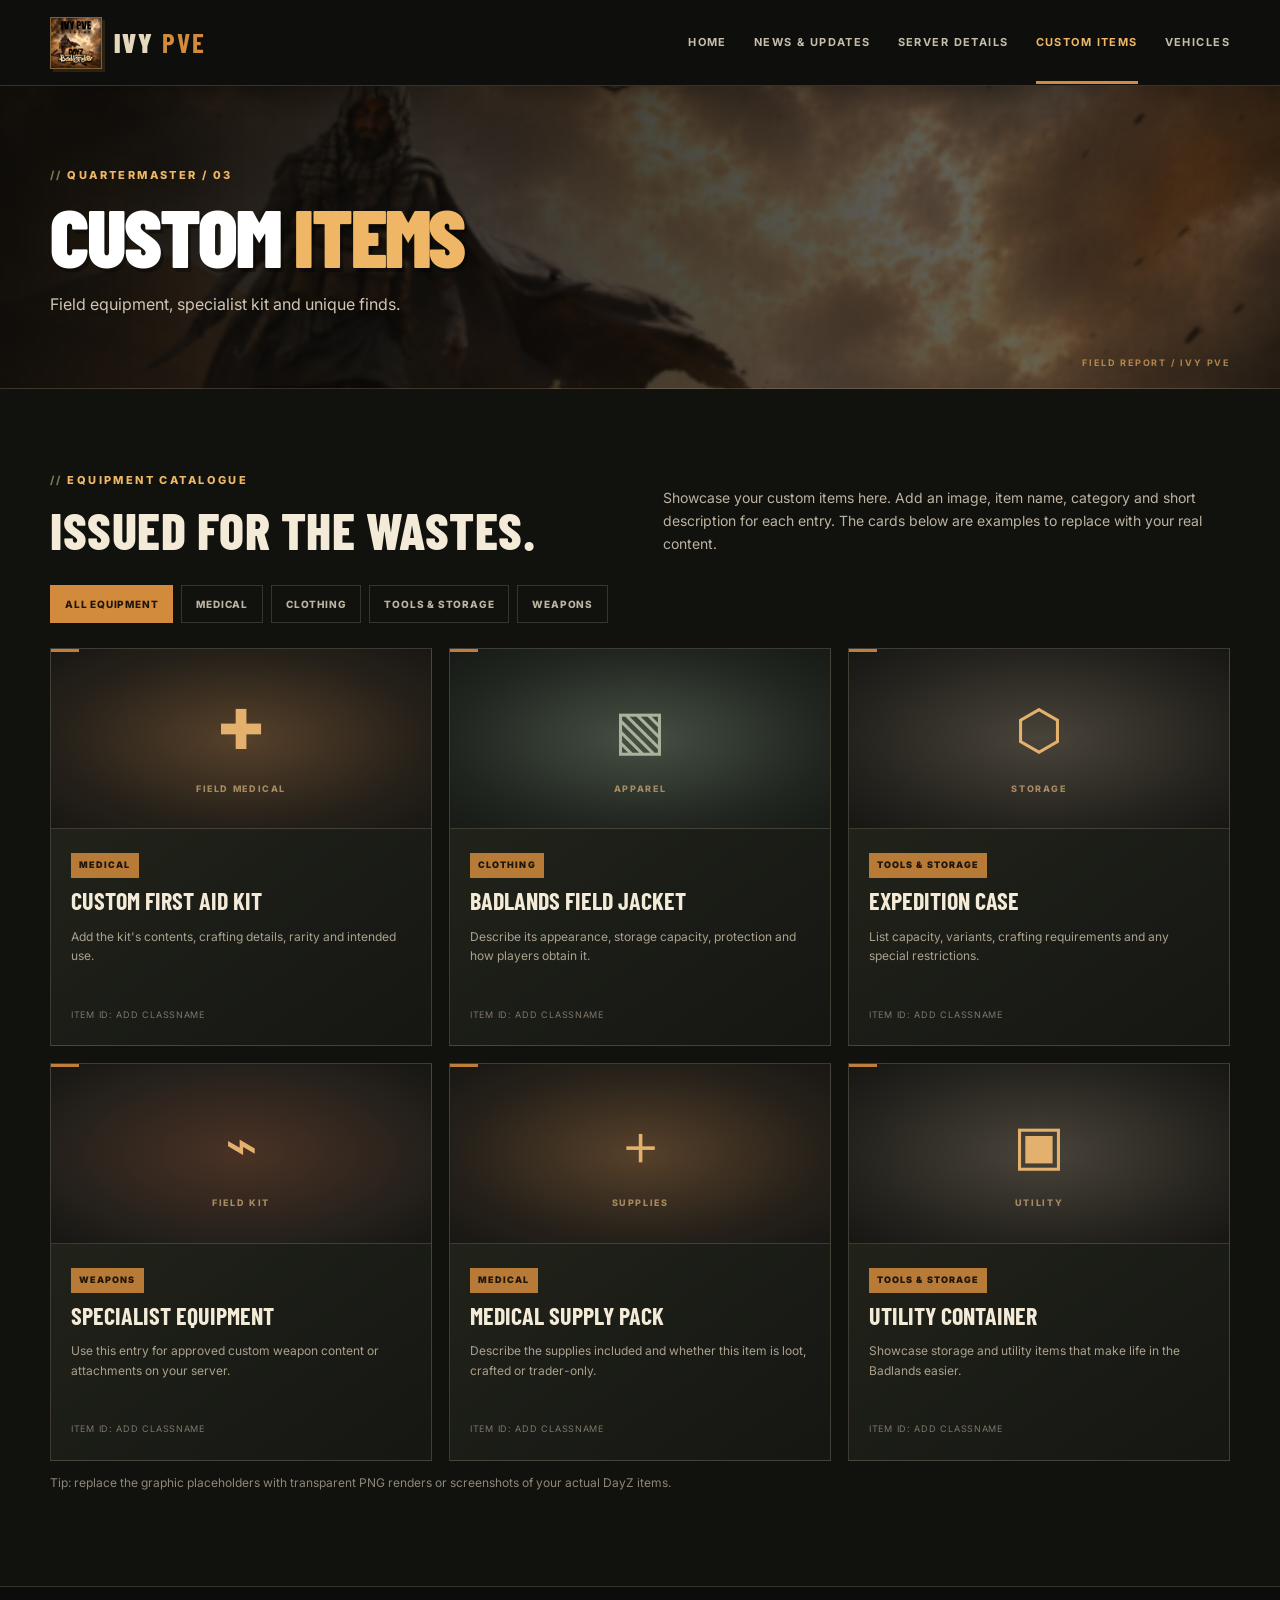
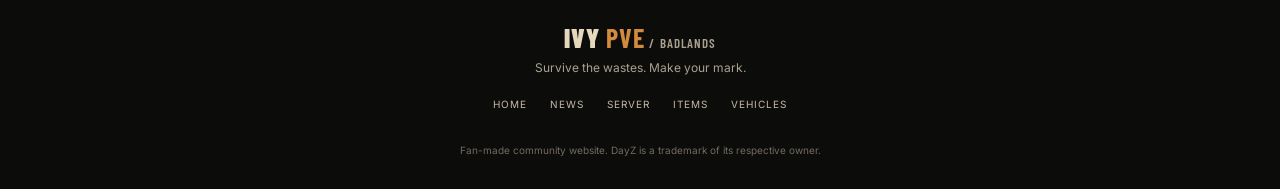
==== items.html @ a11c5380 "Add files via upload" ====
<!doctype html>
<html lang="en"><head><meta charset="utf-8"><meta name="viewport" content="width=device-width, initial-scale=1"><meta name="description" content="Explore custom equipment and items on Ivy PvE Badlands."><title>Custom Items | Ivy PvE</title><link rel="stylesheet" href="assets/style.css"></head>
<body><header class="site-header"><a class="brand" href="index.html"><img src="assets/ivy-badlands.png" alt="Ivy PvE Badlands"><span>IVY <b>PVE</b></span></a><button class="menu-toggle" aria-label="Toggle navigation" aria-expanded="false">☰</button><nav class="nav"><a href="index.html">Home</a><a href="news.html">News & Updates</a><a href="server.html">Server Details</a><a class="active" href="items.html">Custom Items</a><a href="vehicles.html">Vehicles</a></nav></header>
<main><section class="page-hero"><p class="eyebrow">QUARTERMASTER / 03</p><h1>CUSTOM <span>ITEMS</span></h1><p>Field equipment, specialist kit and unique finds.</p></section><section class="section"><div class="catalog-intro"><div><p class="eyebrow">EQUIPMENT CATALOGUE</p><h2>ISSUED FOR THE WASTES.</h2></div><p>Showcase your custom items here. Add an image, item name, category and short description for each entry. The cards below are examples to replace with your real content.</p></div>
<div class="filter-row" role="group" aria-label="Filter items"><button class="filter-button active" data-filter="all">All equipment</button><button class="filter-button" data-filter="medical">Medical</button><button class="filter-button" data-filter="clothing">Clothing</button><button class="filter-button" data-filter="tools">Tools & storage</button><button class="filter-button" data-filter="weapons">Weapons</button></div>
<div class="catalog-grid"><article class="catalog-card" data-category="medical"><div class="catalog-art art-med">✚<small>FIELD MEDICAL</small></div><div class="catalog-copy"><span class="tag">MEDICAL</span><h3>Custom First Aid Kit</h3><p>Add the kit's contents, crafting details, rarity and intended use.</p><span class="catalog-id">ITEM ID: ADD CLASSNAME</span></div></article>
<article class="catalog-card" data-category="clothing"><div class="catalog-art art-cloth">▧<small>APPAREL</small></div><div class="catalog-copy"><span class="tag">CLOTHING</span><h3>Badlands Field Jacket</h3><p>Describe its appearance, storage capacity, protection and how players obtain it.</p><span class="catalog-id">ITEM ID: ADD CLASSNAME</span></div></article>
<article class="catalog-card" data-category="tools"><div class="catalog-art art-tools">⬡<small>STORAGE</small></div><div class="catalog-copy"><span class="tag">TOOLS & STORAGE</span><h3>Expedition Case</h3><p>List capacity, variants, crafting requirements and any special restrictions.</p><span class="catalog-id">ITEM ID: ADD CLASSNAME</span></div></article>
<article class="catalog-card" data-category="weapons"><div class="catalog-art art-weapons">⌁<small>FIELD KIT</small></div><div class="catalog-copy"><span class="tag">WEAPONS</span><h3>Specialist Equipment</h3><p>Use this entry for approved custom weapon content or attachments on your server.</p><span class="catalog-id">ITEM ID: ADD CLASSNAME</span></div></article>
<article class="catalog-card" data-category="medical"><div class="catalog-art art-med">＋<small>SUPPLIES</small></div><div class="catalog-copy"><span class="tag">MEDICAL</span><h3>Medical Supply Pack</h3><p>Describe the supplies included and whether this item is loot, crafted or trader-only.</p><span class="catalog-id">ITEM ID: ADD CLASSNAME</span></div></article>
<article class="catalog-card" data-category="tools"><div class="catalog-art art-tools">▣<small>UTILITY</small></div><div class="catalog-copy"><span class="tag">TOOLS & STORAGE</span><h3>Utility Container</h3><p>Showcase storage and utility items that make life in the Badlands easier.</p><span class="catalog-id">ITEM ID: ADD CLASSNAME</span></div></article></div><p class="muted">Tip: replace the graphic placeholders with transparent PNG renders or screenshots of your actual DayZ items.</p></section></main>
<footer class="site-footer"><div class="footer-brand">IVY <b>PVE</b><span> / BADLANDS</span></div><p>Survive the wastes. Make your mark.</p><div class="footer-links"><a href="index.html">Home</a><a href="news.html">News</a><a href="server.html">Server</a><a href="items.html">Items</a><a href="vehicles.html">Vehicles</a></div><small>Fan-made community website. DayZ is a trademark of its respective owner.</small></footer><script src="assets/site.js"></script></body></html>
---- assets/style.css ----
@import url('https://fonts.googleapis.com/css2?family=Barlow+Condensed:wght@500;600;700;800;900&family=Inter:wght@400;500;600;700&display=swap');
:root{--ink:#11110e;--panel:#1b1c17;--panel2:#24251d;--sand:#e5d8bd;--muted:#aaa18e;--orange:#d28a3d;--orange2:#efb765;--olive:#777a50;--line:rgba(229,216,189,.18);--max:1180px}
*{box-sizing:border-box}html{scroll-behavior:smooth}body{margin:0;background:var(--ink);color:var(--sand);font-family:Inter,Arial,sans-serif;line-height:1.65}a{color:inherit;text-decoration:none}button{font:inherit}.site-header{height:86px;padding:0 max(24px,calc((100vw - var(--max))/2));display:flex;align-items:center;justify-content:space-between;gap:28px;background:rgba(17,16,14,.96);border-bottom:1px solid var(--line);position:sticky;top:0;z-index:20}.brand{display:flex;align-items:center;gap:12px;min-width:max-content;font-family:'Barlow Condensed',sans-serif;font-weight:900;font-size:27px;letter-spacing:.02em}.brand img{width:52px;height:52px;object-fit:cover;border:1px solid var(--line)}.brand b,.footer-brand b{color:var(--orange)}.nav{display:flex;align-items:center;gap:clamp(12px,2.1vw,28px);font-size:12px;text-transform:uppercase;letter-spacing:.1em;font-weight:700}.nav a{color:#c7bdab;padding:32px 0 29px;border-bottom:3px solid transparent;transition:.2s}.nav a:hover,.nav a.active{color:var(--orange2);border-color:var(--orange)}.menu-toggle{display:none;background:none;border:1px solid var(--line);color:var(--sand);padding:8px 12px;font-size:22px}.hero{min-height:600px;position:relative;display:flex;align-items:center;overflow:hidden;background:#6e4c2d url('ivy-badlands.png') center 43%/cover no-repeat}.hero:before{content:"";position:absolute;inset:0;background:linear-gradient(90deg,rgba(13,12,10,.92) 0%,rgba(13,12,10,.72) 42%,rgba(13,12,10,.12) 100%),linear-gradient(0deg,rgba(13,12,10,.65),transparent 45%)}.hero-shade{position:absolute;inset:0;background:linear-gradient(0deg,rgba(13,12,10,.25),transparent)}.hero-content{position:relative;z-index:1;width:min(var(--max),calc(100% - 48px));margin:auto;padding:85px 0}.eyebrow{font-size:11px;letter-spacing:.22em;text-transform:uppercase;color:var(--orange2);font-weight:800;margin:0 0 15px}.hero h1,.page-hero h1{font:900 clamp(56px,8vw,104px)/.88 'Barlow Condensed',Impact,sans-serif;letter-spacing:-.025em;margin:0;text-transform:uppercase;color:#fff}.hero h1 span{color:var(--orange2)}.hero-copy{font-size:17px;max-width:460px;color:#e4d7c1;margin:25px 0 30px}.hero-actions{display:flex;flex-wrap:wrap;gap:12px}.button{display:inline-flex;justify-content:center;align-items:center;padding:13px 21px;min-height:48px;font-size:11px;font-weight:800;letter-spacing:.12em;text-transform:uppercase;border:1px solid var(--orange);transition:transform .2s,background .2s}.button:hover{transform:translateY(-2px)}.button-primary{background:var(--orange);color:#15110b}.button-primary:hover{background:var(--orange2)}.button-ghost{background:rgba(12,11,9,.35);color:#fff;border-color:rgba(255,255,255,.45)}.hero-stamp{position:absolute;right:max(24px,calc((100vw - var(--max))/2));bottom:50px;border:1px solid rgba(255,255,255,.55);padding:14px 18px;font:800 19px/1.2 'Barlow Condensed',sans-serif;letter-spacing:.08em;transform:rotate(-5deg);text-align:center;color:#fff}.hero-stamp small{font:700 9px Inter,sans-serif;letter-spacing:.15em}.ticker{background:var(--orange);color:#21160a;padding:12px 24px;display:flex;justify-content:center;gap:25px;align-items:center;font-size:11px;text-transform:uppercase;letter-spacing:.1em;font-weight:700;flex-wrap:wrap}.ticker span{font-weight:900}.ticker i{font-style:normal}.section{width:min(var(--max),calc(100% - 48px));margin:0 auto;padding:82px 0}.intro-grid{display:grid;grid-template-columns:1fr 1fr;gap:70px;border-bottom:1px solid var(--line)}h2{font:800 clamp(34px,4.5vw,52px)/.98 'Barlow Condensed',Impact,sans-serif;letter-spacing:.01em;margin:0 0 20px;color:#f4ead8}h3{font:700 25px/1.1 'Barlow Condensed',sans-serif;text-transform:uppercase;margin:10px 0 12px;color:#f4ead8}.intro-grid p:not(.eyebrow),.catalog-intro>p{color:#bdb3a2;font-size:14px}.lead{font-size:19px!important;color:#f0e5d2!important;line-height:1.55}.muted{font-size:12px!important;color:#8f8779!important}.cards-section{padding-top:75px}.section-heading{display:flex;align-items:end;justify-content:space-between;margin-bottom:30px}.section-heading h2{margin:0}.section-mark{font:700 12px 'Barlow Condensed',sans-serif;letter-spacing:.16em;color:#756b5b}.card-grid{display:grid;grid-template-columns:repeat(4,1fr);gap:14px}.feature-card{display:flex;flex-direction:column;min-height:275px;padding:23px;background:linear-gradient(145deg,#211f1a,#171613);border:1px solid var(--line);transition:.2s}.feature-card:hover{border-color:var(--orange);transform:translateY(-4px)}.card-number{font-size:10px;letter-spacing:.14em;color:var(--orange2);font-weight:800}.card-icon{font-size:32px;color:var(--orange);margin:20px 0 4px}.feature-card p{font-size:13px;color:var(--muted);margin:0 0 25px}.card-link{font-size:10px;font-weight:800;letter-spacing:.12em;color:var(--orange2);margin-top:auto}.callout{width:min(var(--max),calc(100% - 48px));margin:0 auto 80px;padding:35px 40px;background:linear-gradient(100deg,#33271a,#1b1915);border:1px solid rgba(216,138,56,.35);display:flex;justify-content:space-between;align-items:center;gap:30px}.callout h2{font-size:35px;margin-bottom:10px}.callout p:not(.eyebrow){color:#bdb3a2;margin:0}.site-footer{border-top:1px solid var(--line);padding:35px 24px 28px;text-align:center;background:#0d0c0b}.footer-brand{font:900 26px 'Barlow Condensed',sans-serif;letter-spacing:.04em}.footer-brand span{font-size:13px;color:var(--muted);font-weight:600}.site-footer p{font-size:12px;color:var(--muted);margin:5px 0 18px}.footer-links{display:flex;justify-content:center;gap:23px;flex-wrap:wrap;margin-bottom:22px}.footer-links a{font-size:10px;text-transform:uppercase;letter-spacing:.1em;color:#c5b9a5}.footer-links a:hover{color:var(--orange2)}.site-footer small{color:#726b60;font-size:10px}.page-hero{padding:80px max(24px,calc((100vw - var(--max))/2)) 70px;min-height:270px;background:linear-gradient(90deg,rgba(12,11,9,.95),rgba(12,11,9,.55)),url('ivy-badlands.png') center 43%/cover;border-bottom:1px solid var(--line)}.page-hero h1{font-size:clamp(50px,7vw,82px)}.page-hero h1 span{color:var(--orange2)}.page-hero>p:last-child{color:#d1c5b2;margin:20px 0 0}.content-layout{display:grid;grid-template-columns:minmax(0,2fr) minmax(220px,.8fr);gap:45px}.news-entry{padding:0 0 30px;margin-bottom:34px;border-bottom:1px solid var(--line)}.entry-meta{display:flex;justify-content:space-between;align-items:center;gap:15px;color:#928879;font-size:10px;letter-spacing:.1em;text-transform:uppercase}.tag{display:inline-block;background:var(--orange);color:#20160b;padding:5px 8px;font-size:9px;letter-spacing:.12em;font-weight:900}.tag-outline{border:1px solid var(--orange);color:var(--orange2);background:transparent}.news-entry h2{font-size:36px;margin:18px 0 12px}.news-entry p{font-size:14px;color:#bdb3a2}.entry-foot{display:flex;justify-content:space-between;color:#81796c;font-size:10px;letter-spacing:.1em;margin-top:25px}.sidebar{background:var(--panel);border:1px solid var(--line);padding:23px;height:max-content}.sidebar>a{display:block;padding:13px 0;border-bottom:1px solid var(--line);font-size:12px;color:#e2d4bd}.sidebar>a:hover{color:var(--orange2)}.side-note{background:#292116;border-left:3px solid var(--orange);padding:14px;margin-top:25px}.side-note strong{font-size:10px;letter-spacing:.12em;color:var(--orange2)}.side-note p{font-size:12px;color:#bdb3a2;margin-bottom:0}.info-banner{display:flex;align-items:center;justify-content:space-between;gap:30px;padding:28px;background:linear-gradient(120deg,#32271b,#1a1814);border:1px solid rgba(216,138,56,.3);margin-bottom:25px}.info-banner h2{margin-bottom:8px}.info-banner p:not(.eyebrow){color:#bdb3a2;margin:0}.status-placeholder{font-size:10px;letter-spacing:.1em;color:#cfc3ae;white-space:nowrap}.status-dot{display:inline-block;width:8px;height:8px;border-radius:50%;background:#d88a38;margin-right:8px}.details-grid{display:grid;grid-template-columns:1fr 1fr;gap:18px}.detail-panel{padding:27px;background:var(--panel);border:1px solid var(--line)}.panel-index{font-size:10px;color:var(--orange2);letter-spacing:.15em;font-weight:800}.detail-panel h3{font-size:29px;margin:12px 0 20px}.detail-panel dl{display:grid;grid-template-columns:1fr 1fr;gap:0;margin:0 0 20px}.detail-panel dt,.detail-panel dd{margin:0;padding:10px 0;border-bottom:1px solid var(--line);font-size:12px}.detail-panel dt{color:#948a79}.detail-panel dd{color:#e6d9c3;text-align:right;font-weight:600;overflow-wrap:anywhere}.text-link{color:var(--orange2)}.rule-list{list-style:none;padding:0;margin:0}.rule-list li{display:flex;gap:15px;padding:14px 0;border-bottom:1px solid var(--line);font-size:12px;color:#a99f8e}.rule-list li>b{color:var(--orange2);font-size:11px}.rule-list strong{color:#eadcc6;font-size:13px}.top-gap{margin-top:65px}.rules-grid{display:grid;grid-template-columns:repeat(4,1fr);gap:13px;margin:25px 0}.rules-grid>div{padding:22px;background:var(--panel);border:1px solid var(--line)}.rules-grid>div>b{font:800 24px 'Barlow Condensed',sans-serif;color:var(--orange)}.rules-grid h3{font-size:20px}.rules-grid p{font-size:12px;color:var(--muted);margin-bottom:0}.catalog-intro{display:grid;grid-template-columns:1fr 1fr;gap:45px;align-items:end;margin-bottom:30px}.catalog-intro h2{margin-bottom:0}.catalog-intro>p{margin:0}.filter-row{display:flex;gap:8px;flex-wrap:wrap;margin-bottom:25px}.filter-button{padding:10px 14px;border:1px solid var(--line);background:transparent;color:#bdb3a2;font-size:10px;font-weight:800;text-transform:uppercase;letter-spacing:.08em;cursor:pointer}.filter-button:hover,.filter-button.active{background:var(--orange);border-color:var(--orange);color:#20160b}.catalog-grid{display:grid;grid-template-columns:repeat(3,1fr);gap:17px}.catalog-card{background:var(--panel);border:1px solid var(--line);min-width:0}.catalog-card[hidden]{display:none}.catalog-art{height:180px;display:flex;align-items:center;justify-content:center;flex-direction:column;gap:8px;font-size:55px;color:#e3b16d;background:radial-gradient(ellipse at center,#57412a,#252019 68%,#191714);border-bottom:1px solid var(--line)}.catalog-art small{font:800 9px Inter,sans-serif;letter-spacing:.18em;color:#a68a62}.art-cloth{background:radial-gradient(ellipse at center,#465044,#20251f 70%,#171a16);color:#a9b29b}.art-tools{background:radial-gradient(ellipse at center,#49443a,#24221d 70%,#171613)}.art-weapons{background:radial-gradient(ellipse at center,#4a3225,#24201b 70%,#171613)}.catalog-copy{padding:20px}.catalog-copy h3{font-size:24px}.catalog-copy p{font-size:12px;color:var(--muted);min-height:60px}.catalog-id{font-size:9px;letter-spacing:.08em;color:#7e7669;overflow-wrap:anywhere}.vehicle-grid{display:grid;grid-template-columns:1fr;gap:20px}.vehicle-card{display:grid;grid-template-columns:.9fr 1.1fr;background:var(--panel);border:1px solid var(--line)}.vehicle-image{min-height:290px;position:relative;display:flex;align-items:center;justify-content:center;background:radial-gradient(ellipse at center,#665038,#2a241b 65%,#171613);overflow:hidden}.vehicle-image:after{content:"";position:absolute;inset:0;background:repeating-linear-gradient(135deg,transparent 0 18px,rgba(255,255,255,.025) 18px 20px)}.vehicle-image>span{position:absolute;left:17px;top:17px;font-size:9px;letter-spacing:.13em;color:#d2b58b;z-index:1}.vehicle-symbol{font-size:100px;color:rgba(239,186,111,.55);font-family:'Barlow Condensed',sans-serif}.vehicle-two{background:radial-gradient(ellipse at center,#4b4b3b,#27271f 65%,#171713)}.vehicle-three{background:radial-gradient(ellipse at center,#563c2d,#2a201a 65%,#171411)}.vehicle-copy{padding:27px}.vehicle-copy h3{font-size:32px;margin:16px 0 10px}.vehicle-copy>p{font-size:13px;color:var(--muted)}.spec-grid{display:grid;grid-template-columns:repeat(3,1fr);gap:8px;margin-top:25px}.spec-grid>div{padding:12px 10px;background:#12110f;border:1px solid var(--line)}.spec-grid small,.spec-grid b{display:block}.spec-grid small{font-size:8px;letter-spacing:.12em;color:#8e8372}.spec-grid b{font-size:10px;color:var(--orange2);margin-top:4px}.compact-callout{margin-top:45px;margin-bottom:0}
@media(max-width:900px){.site-header{height:76px}.menu-toggle{display:block}.nav{display:none;position:absolute;left:0;right:0;top:76px;background:#12110f;padding:10px 24px 20px;border-bottom:1px solid var(--line);flex-direction:column;align-items:stretch;gap:0}.nav.nav-open{display:flex}.nav a{padding:13px 0;border-bottom:1px solid var(--line)}.hero{min-height:550px}.hero-stamp{display:none}.card-grid{grid-template-columns:repeat(2,1fr)}.rules-grid{grid-template-columns:repeat(2,1fr)}.catalog-grid{grid-template-columns:repeat(2,1fr)}.content-layout{gap:22px}.info-banner{align-items:flex-start;flex-direction:column}.vehicle-card{grid-template-columns:1fr 1fr}.vehicle-image{min-height:330px}}
@media(max-width:620px){.brand{font-size:23px}.brand img{width:43px;height:43px}.hero{min-height:530px;background-position:60% center}.hero-content{width:calc(100% - 40px);padding:65px 0}.hero h1{font-size:59px}.hero-copy{font-size:15px}.ticker{gap:10px;font-size:9px}.section{width:calc(100% - 40px);padding:58px 0}.intro-grid,.catalog-intro,.details-grid,.content-layout{grid-template-columns:1fr;gap:25px}.intro-grid{gap:12px}.card-grid{grid-template-columns:1fr}.feature-card{min-height:220px}.section-heading{align-items:start;gap:10px}.callout{width:calc(100% - 40px);padding:25px;align-items:flex-start;flex-direction:column;margin-bottom:55px}.callout h2{font-size:31px}.page-hero{padding:60px 20px 48px;min-height:235px}.page-hero h1{font-size:55px}.page-hero>p:last-child{font-size:13px}.sidebar{order:-1}.info-banner{padding:22px}.status-placeholder{white-space:normal}.detail-panel{padding:21px}.detail-panel dl{grid-template-columns:1fr}.detail-panel dd{text-align:left;border-bottom:0;padding-top:0}.detail-panel dt{padding-bottom:3px}.rules-grid{grid-template-columns:1fr 1fr}.catalog-grid{grid-template-columns:1fr}.catalog-art{height:165px}.vehicle-card{grid-template-columns:1fr}.vehicle-image{min-height:200px}.vehicle-symbol{font-size:75px}.vehicle-copy{padding:22px}.entry-meta{align-items:flex-start;flex-direction:column;gap:8px}.footer-links{gap:14px}}


/* Military-survival / desert hybrid refinements */
.site-header{background:rgba(15,16,13,.97);box-shadow:0 5px 25px rgba(0,0,0,.22)}
.brand{letter-spacing:.08em}
.brand img{border-color:rgba(239,183,101,.5);box-shadow:3px 3px 0 rgba(210,138,61,.15)}
.nav a{font-size:11px;letter-spacing:.13em}
.hero{background-color:#58432c}
.hero:after{content:"";position:absolute;inset:0;pointer-events:none;opacity:.18;background:repeating-linear-gradient(115deg,transparent 0 42px,rgba(20,20,14,.35) 42px 44px,transparent 44px 87px)}
.hero h1{text-shadow:3px 4px 0 rgba(0,0,0,.32);letter-spacing:.015em}
.eyebrow:before{content:"// ";color:var(--olive)}
.ticker{background:#8c6a3d;color:#fff0d3;border-top:1px solid rgba(255,255,255,.12);border-bottom:1px solid rgba(0,0,0,.35)}
.feature-card,.detail-panel,.catalog-card,.rules-grid>div,.sidebar{background:linear-gradient(145deg,rgba(37,39,30,.96),rgba(22,23,19,.98));position:relative}
.feature-card:before,.detail-panel:before,.catalog-card:before{content:"";position:absolute;top:0;left:0;width:28px;height:3px;background:var(--orange);opacity:.9}
.feature-card:hover{box-shadow:0 12px 28px rgba(0,0,0,.18)}
.page-hero{position:relative;background-color:#30281d}
.page-hero:after{content:"FIELD REPORT  /  IVY PVE";position:absolute;right:max(24px,calc((100vw - var(--max))/2));bottom:20px;color:rgba(239,183,101,.65);font:700 9px Inter,sans-serif;letter-spacing:.2em}
.page-hero h1{text-shadow:3px 4px 0 rgba(0,0,0,.3)}
.tag{background:#b77a37}
.info-banner,.callout{background:linear-gradient(110deg,rgba(54,48,34,.98),rgba(25,25,20,.98));position:relative;overflow:hidden}
.info-banner:after,.callout:after{content:"";position:absolute;right:-35px;top:-50px;width:170px;height:170px;border:1px solid rgba(239,183,101,.12);transform:rotate(45deg);pointer-events:none}
.status-dot{background:#a4a66b;box-shadow:0 0 0 4px rgba(164,166,107,.12)}
.panel-index,.card-number,.section-mark{font-family:'Barlow Condensed',sans-serif}
.vehicle-image{background-color:#4d422e}
.vehicle-image:before{content:"";position:absolute;inset:0;background:linear-gradient(145deg,rgba(143,119,69,.14),transparent 45%),repeating-linear-gradient(0deg,transparent 0 25px,rgba(0,0,0,.1) 25px 26px);pointer-events:none}
.catalog-art{background-color:#28271e}
.site-footer{background:#0c0d0b}
@media(max-width:620px){.page-hero:after{font-size:8px;right:20px;bottom:12px}.hero:after{opacity:.1}}
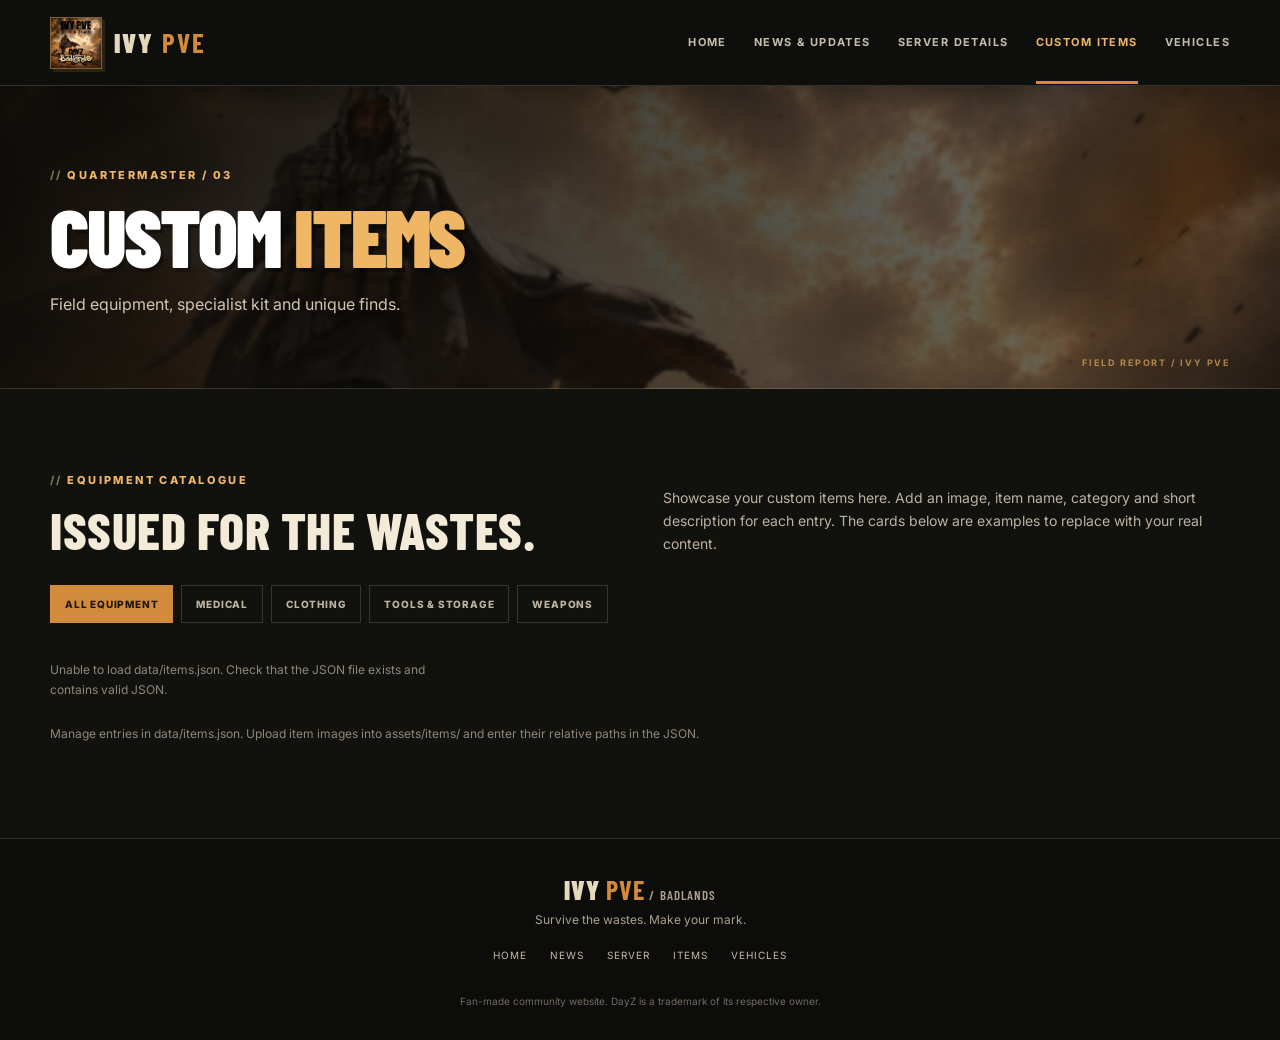
==== commit ab438cc5: "Add files via upload" ====
--- a/items.html
+++ b/items.html
@@ -3,10 +3,5 @@
 <body><header class="site-header"><a class="brand" href="index.html"><img src="assets/ivy-badlands.png" alt="Ivy PvE Badlands"><span>IVY <b>PVE</b></span></a><button class="menu-toggle" aria-label="Toggle navigation" aria-expanded="false">☰</button><nav class="nav"><a href="index.html">Home</a><a href="news.html">News & Updates</a><a href="server.html">Server Details</a><a class="active" href="items.html">Custom Items</a><a href="vehicles.html">Vehicles</a></nav></header>
 <main><section class="page-hero"><p class="eyebrow">QUARTERMASTER / 03</p><h1>CUSTOM <span>ITEMS</span></h1><p>Field equipment, specialist kit and unique finds.</p></section><section class="section"><div class="catalog-intro"><div><p class="eyebrow">EQUIPMENT CATALOGUE</p><h2>ISSUED FOR THE WASTES.</h2></div><p>Showcase your custom items here. Add an image, item name, category and short description for each entry. The cards below are examples to replace with your real content.</p></div>
 <div class="filter-row" role="group" aria-label="Filter items"><button class="filter-button active" data-filter="all">All equipment</button><button class="filter-button" data-filter="medical">Medical</button><button class="filter-button" data-filter="clothing">Clothing</button><button class="filter-button" data-filter="tools">Tools & storage</button><button class="filter-button" data-filter="weapons">Weapons</button></div>
-<div class="catalog-grid"><article class="catalog-card" data-category="medical"><div class="catalog-art art-med">✚<small>FIELD MEDICAL</small></div><div class="catalog-copy"><span class="tag">MEDICAL</span><h3>Custom First Aid Kit</h3><p>Add the kit's contents, crafting details, rarity and intended use.</p><span class="catalog-id">ITEM ID: ADD CLASSNAME</span></div></article>
-<article class="catalog-card" data-category="clothing"><div class="catalog-art art-cloth">▧<small>APPAREL</small></div><div class="catalog-copy"><span class="tag">CLOTHING</span><h3>Badlands Field Jacket</h3><p>Describe its appearance, storage capacity, protection and how players obtain it.</p><span class="catalog-id">ITEM ID: ADD CLASSNAME</span></div></article>
-<article class="catalog-card" data-category="tools"><div class="catalog-art art-tools">⬡<small>STORAGE</small></div><div class="catalog-copy"><span class="tag">TOOLS & STORAGE</span><h3>Expedition Case</h3><p>List capacity, variants, crafting requirements and any special restrictions.</p><span class="catalog-id">ITEM ID: ADD CLASSNAME</span></div></article>
-<article class="catalog-card" data-category="weapons"><div class="catalog-art art-weapons">⌁<small>FIELD KIT</small></div><div class="catalog-copy"><span class="tag">WEAPONS</span><h3>Specialist Equipment</h3><p>Use this entry for approved custom weapon content or attachments on your server.</p><span class="catalog-id">ITEM ID: ADD CLASSNAME</span></div></article>
-<article class="catalog-card" data-category="medical"><div class="catalog-art art-med">＋<small>SUPPLIES</small></div><div class="catalog-copy"><span class="tag">MEDICAL</span><h3>Medical Supply Pack</h3><p>Describe the supplies included and whether this item is loot, crafted or trader-only.</p><span class="catalog-id">ITEM ID: ADD CLASSNAME</span></div></article>
-<article class="catalog-card" data-category="tools"><div class="catalog-art art-tools">▣<small>UTILITY</small></div><div class="catalog-copy"><span class="tag">TOOLS & STORAGE</span><h3>Utility Container</h3><p>Showcase storage and utility items that make life in the Badlands easier.</p><span class="catalog-id">ITEM ID: ADD CLASSNAME</span></div></article></div><p class="muted">Tip: replace the graphic placeholders with transparent PNG renders or screenshots of your actual DayZ items.</p></section></main>
+<div class="catalog-grid" id="items-list" data-json="data/items.json"><p class="muted">Loading equipment catalogue…</p></div><p class="muted">Manage entries in data/items.json. Upload item images into assets/items/ and enter their relative paths in the JSON.</p></section></main>
 <footer class="site-footer"><div class="footer-brand">IVY <b>PVE</b><span> / BADLANDS</span></div><p>Survive the wastes. Make your mark.</p><div class="footer-links"><a href="index.html">Home</a><a href="news.html">News</a><a href="server.html">Server</a><a href="items.html">Items</a><a href="vehicles.html">Vehicles</a></div><small>Fan-made community website. DayZ is a trademark of its respective owner.</small></footer><script src="assets/site.js"></script></body></html>
--- a/assets/style.css
+++ b/assets/style.css
@@ -1,6 +1,6 @@
 @import url('https://fonts.googleapis.com/css2?family=Barlow+Condensed:wght@500;600;700;800;900&family=Inter:wght@400;500;600;700&display=swap');
 :root{--ink:#11110e;--panel:#1b1c17;--panel2:#24251d;--sand:#e5d8bd;--muted:#aaa18e;--orange:#d28a3d;--orange2:#efb765;--olive:#777a50;--line:rgba(229,216,189,.18);--max:1180px}
-*{box-sizing:border-box}html{scroll-behavior:smooth}body{margin:0;background:var(--ink);color:var(--sand);font-family:Inter,Arial,sans-serif;line-height:1.65}a{color:inherit;text-decoration:none}button{font:inherit}.site-header{height:86px;padding:0 max(24px,calc((100vw - var(--max))/2));display:flex;align-items:center;justify-content:space-between;gap:28px;background:rgba(17,16,14,.96);border-bottom:1px solid var(--line);position:sticky;top:0;z-index:20}.brand{display:flex;align-items:center;gap:12px;min-width:max-content;font-family:'Barlow Condensed',sans-serif;font-weight:900;font-size:27px;letter-spacing:.02em}.brand img{width:52px;height:52px;object-fit:cover;border:1px solid var(--line)}.brand b,.footer-brand b{color:var(--orange)}.nav{display:flex;align-items:center;gap:clamp(12px,2.1vw,28px);font-size:12px;text-transform:uppercase;letter-spacing:.1em;font-weight:700}.nav a{color:#c7bdab;padding:32px 0 29px;border-bottom:3px solid transparent;transition:.2s}.nav a:hover,.nav a.active{color:var(--orange2);border-color:var(--orange)}.menu-toggle{display:none;background:none;border:1px solid var(--line);color:var(--sand);padding:8px 12px;font-size:22px}.hero{min-height:600px;position:relative;display:flex;align-items:center;overflow:hidden;background:#6e4c2d url('ivy-badlands.png') center 43%/cover no-repeat}.hero:before{content:"";position:absolute;inset:0;background:linear-gradient(90deg,rgba(13,12,10,.92) 0%,rgba(13,12,10,.72) 42%,rgba(13,12,10,.12) 100%),linear-gradient(0deg,rgba(13,12,10,.65),transparent 45%)}.hero-shade{position:absolute;inset:0;background:linear-gradient(0deg,rgba(13,12,10,.25),transparent)}.hero-content{position:relative;z-index:1;width:min(var(--max),calc(100% - 48px));margin:auto;padding:85px 0}.eyebrow{font-size:11px;letter-spacing:.22em;text-transform:uppercase;color:var(--orange2);font-weight:800;margin:0 0 15px}.hero h1,.page-hero h1{font:900 clamp(56px,8vw,104px)/.88 'Barlow Condensed',Impact,sans-serif;letter-spacing:-.025em;margin:0;text-transform:uppercase;color:#fff}.hero h1 span{color:var(--orange2)}.hero-copy{font-size:17px;max-width:460px;color:#e4d7c1;margin:25px 0 30px}.hero-actions{display:flex;flex-wrap:wrap;gap:12px}.button{display:inline-flex;justify-content:center;align-items:center;padding:13px 21px;min-height:48px;font-size:11px;font-weight:800;letter-spacing:.12em;text-transform:uppercase;border:1px solid var(--orange);transition:transform .2s,background .2s}.button:hover{transform:translateY(-2px)}.button-primary{background:var(--orange);color:#15110b}.button-primary:hover{background:var(--orange2)}.button-ghost{background:rgba(12,11,9,.35);color:#fff;border-color:rgba(255,255,255,.45)}.hero-stamp{position:absolute;right:max(24px,calc((100vw - var(--max))/2));bottom:50px;border:1px solid rgba(255,255,255,.55);padding:14px 18px;font:800 19px/1.2 'Barlow Condensed',sans-serif;letter-spacing:.08em;transform:rotate(-5deg);text-align:center;color:#fff}.hero-stamp small{font:700 9px Inter,sans-serif;letter-spacing:.15em}.ticker{background:var(--orange);color:#21160a;padding:12px 24px;display:flex;justify-content:center;gap:25px;align-items:center;font-size:11px;text-transform:uppercase;letter-spacing:.1em;font-weight:700;flex-wrap:wrap}.ticker span{font-weight:900}.ticker i{font-style:normal}.section{width:min(var(--max),calc(100% - 48px));margin:0 auto;padding:82px 0}.intro-grid{display:grid;grid-template-columns:1fr 1fr;gap:70px;border-bottom:1px solid var(--line)}h2{font:800 clamp(34px,4.5vw,52px)/.98 'Barlow Condensed',Impact,sans-serif;letter-spacing:.01em;margin:0 0 20px;color:#f4ead8}h3{font:700 25px/1.1 'Barlow Condensed',sans-serif;text-transform:uppercase;margin:10px 0 12px;color:#f4ead8}.intro-grid p:not(.eyebrow),.catalog-intro>p{color:#bdb3a2;font-size:14px}.lead{font-size:19px!important;color:#f0e5d2!important;line-height:1.55}.muted{font-size:12px!important;color:#8f8779!important}.cards-section{padding-top:75px}.section-heading{display:flex;align-items:end;justify-content:space-between;margin-bottom:30px}.section-heading h2{margin:0}.section-mark{font:700 12px 'Barlow Condensed',sans-serif;letter-spacing:.16em;color:#756b5b}.card-grid{display:grid;grid-template-columns:repeat(4,1fr);gap:14px}.feature-card{display:flex;flex-direction:column;min-height:275px;padding:23px;background:linear-gradient(145deg,#211f1a,#171613);border:1px solid var(--line);transition:.2s}.feature-card:hover{border-color:var(--orange);transform:translateY(-4px)}.card-number{font-size:10px;letter-spacing:.14em;color:var(--orange2);font-weight:800}.card-icon{font-size:32px;color:var(--orange);margin:20px 0 4px}.feature-card p{font-size:13px;color:var(--muted);margin:0 0 25px}.card-link{font-size:10px;font-weight:800;letter-spacing:.12em;color:var(--orange2);margin-top:auto}.callout{width:min(var(--max),calc(100% - 48px));margin:0 auto 80px;padding:35px 40px;background:linear-gradient(100deg,#33271a,#1b1915);border:1px solid rgba(216,138,56,.35);display:flex;justify-content:space-between;align-items:center;gap:30px}.callout h2{font-size:35px;margin-bottom:10px}.callout p:not(.eyebrow){color:#bdb3a2;margin:0}.site-footer{border-top:1px solid var(--line);padding:35px 24px 28px;text-align:center;background:#0d0c0b}.footer-brand{font:900 26px 'Barlow Condensed',sans-serif;letter-spacing:.04em}.footer-brand span{font-size:13px;color:var(--muted);font-weight:600}.site-footer p{font-size:12px;color:var(--muted);margin:5px 0 18px}.footer-links{display:flex;justify-content:center;gap:23px;flex-wrap:wrap;margin-bottom:22px}.footer-links a{font-size:10px;text-transform:uppercase;letter-spacing:.1em;color:#c5b9a5}.footer-links a:hover{color:var(--orange2)}.site-footer small{color:#726b60;font-size:10px}.page-hero{padding:80px max(24px,calc((100vw - var(--max))/2)) 70px;min-height:270px;background:linear-gradient(90deg,rgba(12,11,9,.95),rgba(12,11,9,.55)),url('ivy-badlands.png') center 43%/cover;border-bottom:1px solid var(--line)}.page-hero h1{font-size:clamp(50px,7vw,82px)}.page-hero h1 span{color:var(--orange2)}.page-hero>p:last-child{color:#d1c5b2;margin:20px 0 0}.content-layout{display:grid;grid-template-columns:minmax(0,2fr) minmax(220px,.8fr);gap:45px}.news-entry{padding:0 0 30px;margin-bottom:34px;border-bottom:1px solid var(--line)}.entry-meta{display:flex;justify-content:space-between;align-items:center;gap:15px;color:#928879;font-size:10px;letter-spacing:.1em;text-transform:uppercase}.tag{display:inline-block;background:var(--orange);color:#20160b;padding:5px 8px;font-size:9px;letter-spacing:.12em;font-weight:900}.tag-outline{border:1px solid var(--orange);color:var(--orange2);background:transparent}.news-entry h2{font-size:36px;margin:18px 0 12px}.news-entry p{font-size:14px;color:#bdb3a2}.entry-foot{display:flex;justify-content:space-between;color:#81796c;font-size:10px;letter-spacing:.1em;margin-top:25px}.sidebar{background:var(--panel);border:1px solid var(--line);padding:23px;height:max-content}.sidebar>a{display:block;padding:13px 0;border-bottom:1px solid var(--line);font-size:12px;color:#e2d4bd}.sidebar>a:hover{color:var(--orange2)}.side-note{background:#292116;border-left:3px solid var(--orange);padding:14px;margin-top:25px}.side-note strong{font-size:10px;letter-spacing:.12em;color:var(--orange2)}.side-note p{font-size:12px;color:#bdb3a2;margin-bottom:0}.info-banner{display:flex;align-items:center;justify-content:space-between;gap:30px;padding:28px;background:linear-gradient(120deg,#32271b,#1a1814);border:1px solid rgba(216,138,56,.3);margin-bottom:25px}.info-banner h2{margin-bottom:8px}.info-banner p:not(.eyebrow){color:#bdb3a2;margin:0}.status-placeholder{font-size:10px;letter-spacing:.1em;color:#cfc3ae;white-space:nowrap}.status-dot{display:inline-block;width:8px;height:8px;border-radius:50%;background:#d88a38;margin-right:8px}.details-grid{display:grid;grid-template-columns:1fr 1fr;gap:18px}.detail-panel{padding:27px;background:var(--panel);border:1px solid var(--line)}.panel-index{font-size:10px;color:var(--orange2);letter-spacing:.15em;font-weight:800}.detail-panel h3{font-size:29px;margin:12px 0 20px}.detail-panel dl{display:grid;grid-template-columns:1fr 1fr;gap:0;margin:0 0 20px}.detail-panel dt,.detail-panel dd{margin:0;padding:10px 0;border-bottom:1px solid var(--line);font-size:12px}.detail-panel dt{color:#948a79}.detail-panel dd{color:#e6d9c3;text-align:right;font-weight:600;overflow-wrap:anywhere}.text-link{color:var(--orange2)}.rule-list{list-style:none;padding:0;margin:0}.rule-list li{display:flex;gap:15px;padding:14px 0;border-bottom:1px solid var(--line);font-size:12px;color:#a99f8e}.rule-list li>b{color:var(--orange2);font-size:11px}.rule-list strong{color:#eadcc6;font-size:13px}.top-gap{margin-top:65px}.rules-grid{display:grid;grid-template-columns:repeat(4,1fr);gap:13px;margin:25px 0}.rules-grid>div{padding:22px;background:var(--panel);border:1px solid var(--line)}.rules-grid>div>b{font:800 24px 'Barlow Condensed',sans-serif;color:var(--orange)}.rules-grid h3{font-size:20px}.rules-grid p{font-size:12px;color:var(--muted);margin-bottom:0}.catalog-intro{display:grid;grid-template-columns:1fr 1fr;gap:45px;align-items:end;margin-bottom:30px}.catalog-intro h2{margin-bottom:0}.catalog-intro>p{margin:0}.filter-row{display:flex;gap:8px;flex-wrap:wrap;margin-bottom:25px}.filter-button{padding:10px 14px;border:1px solid var(--line);background:transparent;color:#bdb3a2;font-size:10px;font-weight:800;text-transform:uppercase;letter-spacing:.08em;cursor:pointer}.filter-button:hover,.filter-button.active{background:var(--orange);border-color:var(--orange);color:#20160b}.catalog-grid{display:grid;grid-template-columns:repeat(3,1fr);gap:17px}.catalog-card{background:var(--panel);border:1px solid var(--line);min-width:0}.catalog-card[hidden]{display:none}.catalog-art{height:180px;display:flex;align-items:center;justify-content:center;flex-direction:column;gap:8px;font-size:55px;color:#e3b16d;background:radial-gradient(ellipse at center,#57412a,#252019 68%,#191714);border-bottom:1px solid var(--line)}.catalog-art small{font:800 9px Inter,sans-serif;letter-spacing:.18em;color:#a68a62}.art-cloth{background:radial-gradient(ellipse at center,#465044,#20251f 70%,#171a16);color:#a9b29b}.art-tools{background:radial-gradient(ellipse at center,#49443a,#24221d 70%,#171613)}.art-weapons{background:radial-gradient(ellipse at center,#4a3225,#24201b 70%,#171613)}.catalog-copy{padding:20px}.catalog-copy h3{font-size:24px}.catalog-copy p{font-size:12px;color:var(--muted);min-height:60px}.catalog-id{font-size:9px;letter-spacing:.08em;color:#7e7669;overflow-wrap:anywhere}.vehicle-grid{display:grid;grid-template-columns:1fr;gap:20px}.vehicle-card{display:grid;grid-template-columns:.9fr 1.1fr;background:var(--panel);border:1px solid var(--line)}.vehicle-image{min-height:290px;position:relative;display:flex;align-items:center;justify-content:center;background:radial-gradient(ellipse at center,#665038,#2a241b 65%,#171613);overflow:hidden}.vehicle-image:after{content:"";position:absolute;inset:0;background:repeating-linear-gradient(135deg,transparent 0 18px,rgba(255,255,255,.025) 18px 20px)}.vehicle-image>span{position:absolute;left:17px;top:17px;font-size:9px;letter-spacing:.13em;color:#d2b58b;z-index:1}.vehicle-symbol{font-size:100px;color:rgba(239,186,111,.55);font-family:'Barlow Condensed',sans-serif}.vehicle-two{background:radial-gradient(ellipse at center,#4b4b3b,#27271f 65%,#171713)}.vehicle-three{background:radial-gradient(ellipse at center,#563c2d,#2a201a 65%,#171411)}.vehicle-copy{padding:27px}.vehicle-copy h3{font-size:32px;margin:16px 0 10px}.vehicle-copy>p{font-size:13px;color:var(--muted)}.spec-grid{display:grid;grid-template-columns:repeat(3,1fr);gap:8px;margin-top:25px}.spec-grid>div{padding:12px 10px;background:#12110f;border:1px solid var(--line)}.spec-grid small,.spec-grid b{display:block}.spec-grid small{font-size:8px;letter-spacing:.12em;color:#8e8372}.spec-grid b{font-size:10px;color:var(--orange2);margin-top:4px}.compact-callout{margin-top:45px;margin-bottom:0}
+*{box-sizing:border-box}html{scroll-behavior:smooth}body{margin:0;background:var(--ink);color:var(--sand);font-family:Inter,Arial,sans-serif;line-height:1.65}a{color:inherit;text-decoration:none}button{font:inherit}.site-header{height:86px;padding:0 max(24px,calc((100vw - var(--max))/2));display:flex;align-items:center;justify-content:space-between;gap:28px;background:rgba(17,16,14,.96);border-bottom:1px solid var(--line);position:sticky;top:0;z-index:20}.brand{display:flex;align-items:center;gap:12px;min-width:max-content;font-family:'Barlow Condensed',sans-serif;font-weight:900;font-size:27px;letter-spacing:.02em}.brand img{width:52px;height:52px;object-fit:cover;border:1px solid var(--line)}.brand b,.footer-brand b{color:var(--orange)}.nav{display:flex;align-items:center;gap:clamp(12px,2.1vw,28px);font-size:12px;text-transform:uppercase;letter-spacing:.1em;font-weight:700}.nav a{color:#c7bdab;padding:32px 0 29px;border-bottom:3px solid transparent;transition:.2s}.nav a:hover,.nav a.active{color:var(--orange2);border-color:var(--orange)}.menu-toggle{display:none;background:none;border:1px solid var(--line);color:var(--sand);padding:8px 12px;font-size:22px}.hero{min-height:600px;position:relative;display:flex;align-items:center;overflow:hidden;background:#6e4c2d url('Ivy_Badlands_BG.png') center 43%/cover no-repeat}.hero:before{content:"";position:absolute;inset:0;background:linear-gradient(90deg,rgba(13,12,10,.92) 0%,rgba(13,12,10,.72) 42%,rgba(13,12,10,.12) 100%),linear-gradient(0deg,rgba(13,12,10,.65),transparent 45%)}.hero-shade{position:absolute;inset:0;background:linear-gradient(0deg,rgba(13,12,10,.25),transparent)}.hero-content{position:relative;z-index:1;width:min(var(--max),calc(100% - 48px));margin:auto;padding:85px 0}.eyebrow{font-size:11px;letter-spacing:.22em;text-transform:uppercase;color:var(--orange2);font-weight:800;margin:0 0 15px}.hero h1,.page-hero h1{font:900 clamp(56px,8vw,104px)/.88 'Barlow Condensed',Impact,sans-serif;letter-spacing:-.025em;margin:0;text-transform:uppercase;color:#fff}.hero h1 span{color:var(--orange2)}.hero-copy{font-size:17px;max-width:460px;color:#e4d7c1;margin:25px 0 30px}.hero-actions{display:flex;flex-wrap:wrap;gap:12px}.button{display:inline-flex;justify-content:center;align-items:center;padding:13px 21px;min-height:48px;font-size:11px;font-weight:800;letter-spacing:.12em;text-transform:uppercase;border:1px solid var(--orange);transition:transform .2s,background .2s}.button:hover{transform:translateY(-2px)}.button-primary{background:var(--orange);color:#15110b}.button-primary:hover{background:var(--orange2)}.button-ghost{background:rgba(12,11,9,.35);color:#fff;border-color:rgba(255,255,255,.45)}.hero-stamp{position:absolute;right:max(24px,calc((100vw - var(--max))/2));bottom:50px;border:1px solid rgba(255,255,255,.55);padding:14px 18px;font:800 19px/1.2 'Barlow Condensed',sans-serif;letter-spacing:.08em;transform:rotate(-5deg);text-align:center;color:#fff}.hero-stamp small{font:700 9px Inter,sans-serif;letter-spacing:.15em}.ticker{background:var(--orange);color:#21160a;padding:12px 24px;display:flex;justify-content:center;gap:25px;align-items:center;font-size:11px;text-transform:uppercase;letter-spacing:.1em;font-weight:700;flex-wrap:wrap}.ticker span{font-weight:900}.ticker i{font-style:normal}.section{width:min(var(--max),calc(100% - 48px));margin:0 auto;padding:82px 0}.intro-grid{display:grid;grid-template-columns:1fr 1fr;gap:70px;border-bottom:1px solid var(--line)}h2{font:800 clamp(34px,4.5vw,52px)/.98 'Barlow Condensed',Impact,sans-serif;letter-spacing:.01em;margin:0 0 20px;color:#f4ead8}h3{font:700 25px/1.1 'Barlow Condensed',sans-serif;text-transform:uppercase;margin:10px 0 12px;color:#f4ead8}.intro-grid p:not(.eyebrow),.catalog-intro>p{color:#bdb3a2;font-size:14px}.lead{font-size:19px!important;color:#f0e5d2!important;line-height:1.55}.muted{font-size:12px!important;color:#8f8779!important}.cards-section{padding-top:75px}.section-heading{display:flex;align-items:end;justify-content:space-between;margin-bottom:30px}.section-heading h2{margin:0}.section-mark{font:700 12px 'Barlow Condensed',sans-serif;letter-spacing:.16em;color:#756b5b}.card-grid{display:grid;grid-template-columns:repeat(4,1fr);gap:14px}.feature-card{display:flex;flex-direction:column;min-height:275px;padding:23px;background:linear-gradient(145deg,#211f1a,#171613);border:1px solid var(--line);transition:.2s}.feature-card:hover{border-color:var(--orange);transform:translateY(-4px)}.card-number{font-size:10px;letter-spacing:.14em;color:var(--orange2);font-weight:800}.card-icon{font-size:32px;color:var(--orange);margin:20px 0 4px}.feature-card p{font-size:13px;color:var(--muted);margin:0 0 25px}.card-link{font-size:10px;font-weight:800;letter-spacing:.12em;color:var(--orange2);margin-top:auto}.callout{width:min(var(--max),calc(100% - 48px));margin:0 auto 80px;padding:35px 40px;background:linear-gradient(100deg,#33271a,#1b1915);border:1px solid rgba(216,138,56,.35);display:flex;justify-content:space-between;align-items:center;gap:30px}.callout h2{font-size:35px;margin-bottom:10px}.callout p:not(.eyebrow){color:#bdb3a2;margin:0}.site-footer{border-top:1px solid var(--line);padding:35px 24px 28px;text-align:center;background:#0d0c0b}.footer-brand{font:900 26px 'Barlow Condensed',sans-serif;letter-spacing:.04em}.footer-brand span{font-size:13px;color:var(--muted);font-weight:600}.site-footer p{font-size:12px;color:var(--muted);margin:5px 0 18px}.footer-links{display:flex;justify-content:center;gap:23px;flex-wrap:wrap;margin-bottom:22px}.footer-links a{font-size:10px;text-transform:uppercase;letter-spacing:.1em;color:#c5b9a5}.footer-links a:hover{color:var(--orange2)}.site-footer small{color:#726b60;font-size:10px}.page-hero{padding:80px max(24px,calc((100vw - var(--max))/2)) 70px;min-height:270px;background:linear-gradient(90deg,rgba(12,11,9,.95),rgba(12,11,9,.55)),url('ivy-badlands.png') center 43%/cover;border-bottom:1px solid var(--line)}.page-hero h1{font-size:clamp(50px,7vw,82px)}.page-hero h1 span{color:var(--orange2)}.page-hero>p:last-child{color:#d1c5b2;margin:20px 0 0}.content-layout{display:grid;grid-template-columns:minmax(0,2fr) minmax(220px,.8fr);gap:45px}.news-entry{padding:0 0 30px;margin-bottom:34px;border-bottom:1px solid var(--line)}.entry-meta{display:flex;justify-content:space-between;align-items:center;gap:15px;color:#928879;font-size:10px;letter-spacing:.1em;text-transform:uppercase}.tag{display:inline-block;background:var(--orange);color:#20160b;padding:5px 8px;font-size:9px;letter-spacing:.12em;font-weight:900}.tag-outline{border:1px solid var(--orange);color:var(--orange2);background:transparent}.news-entry h2{font-size:36px;margin:18px 0 12px}.news-entry p{font-size:14px;color:#bdb3a2}.entry-foot{display:flex;justify-content:space-between;color:#81796c;font-size:10px;letter-spacing:.1em;margin-top:25px}.sidebar{background:var(--panel);border:1px solid var(--line);padding:23px;height:max-content}.sidebar>a{display:block;padding:13px 0;border-bottom:1px solid var(--line);font-size:12px;color:#e2d4bd}.sidebar>a:hover{color:var(--orange2)}.side-note{background:#292116;border-left:3px solid var(--orange);padding:14px;margin-top:25px}.side-note strong{font-size:10px;letter-spacing:.12em;color:var(--orange2)}.side-note p{font-size:12px;color:#bdb3a2;margin-bottom:0}.info-banner{display:flex;align-items:center;justify-content:space-between;gap:30px;padding:28px;background:linear-gradient(120deg,#32271b,#1a1814);border:1px solid rgba(216,138,56,.3);margin-bottom:25px}.info-banner h2{margin-bottom:8px}.info-banner p:not(.eyebrow){color:#bdb3a2;margin:0}.status-placeholder{font-size:10px;letter-spacing:.1em;color:#cfc3ae;white-space:nowrap}.status-dot{display:inline-block;width:8px;height:8px;border-radius:50%;background:#d88a38;margin-right:8px}.details-grid{display:grid;grid-template-columns:1fr 1fr;gap:18px}.detail-panel{padding:27px;background:var(--panel);border:1px solid var(--line)}.panel-index{font-size:10px;color:var(--orange2);letter-spacing:.15em;font-weight:800}.detail-panel h3{font-size:29px;margin:12px 0 20px}.detail-panel dl{display:grid;grid-template-columns:1fr 1fr;gap:0;margin:0 0 20px}.detail-panel dt,.detail-panel dd{margin:0;padding:10px 0;border-bottom:1px solid var(--line);font-size:12px}.detail-panel dt{color:#948a79}.detail-panel dd{color:#e6d9c3;text-align:right;font-weight:600;overflow-wrap:anywhere}.text-link{color:var(--orange2)}.rule-list{list-style:none;padding:0;margin:0}.rule-list li{display:flex;gap:15px;padding:14px 0;border-bottom:1px solid var(--line);font-size:12px;color:#a99f8e}.rule-list li>b{color:var(--orange2);font-size:11px}.rule-list strong{color:#eadcc6;font-size:13px}.top-gap{margin-top:65px}.rules-grid{display:grid;grid-template-columns:repeat(4,1fr);gap:13px;margin:25px 0}.rules-grid>div{padding:22px;background:var(--panel);border:1px solid var(--line)}.rules-grid>div>b{font:800 24px 'Barlow Condensed',sans-serif;color:var(--orange)}.rules-grid h3{font-size:20px}.rules-grid p{font-size:12px;color:var(--muted);margin-bottom:0}.catalog-intro{display:grid;grid-template-columns:1fr 1fr;gap:45px;align-items:end;margin-bottom:30px}.catalog-intro h2{margin-bottom:0}.catalog-intro>p{margin:0}.filter-row{display:flex;gap:8px;flex-wrap:wrap;margin-bottom:25px}.filter-button{padding:10px 14px;border:1px solid var(--line);background:transparent;color:#bdb3a2;font-size:10px;font-weight:800;text-transform:uppercase;letter-spacing:.08em;cursor:pointer}.filter-button:hover,.filter-button.active{background:var(--orange);border-color:var(--orange);color:#20160b}.catalog-grid{display:grid;grid-template-columns:repeat(3,1fr);gap:17px}.catalog-card{background:var(--panel);border:1px solid var(--line);min-width:0}.catalog-card[hidden]{display:none}.catalog-art{height:180px;display:flex;align-items:center;justify-content:center;flex-direction:column;gap:8px;font-size:55px;color:#e3b16d;background:radial-gradient(ellipse at center,#57412a,#252019 68%,#191714);border-bottom:1px solid var(--line)}.catalog-art small{font:800 9px Inter,sans-serif;letter-spacing:.18em;color:#a68a62}.art-cloth{background:radial-gradient(ellipse at center,#465044,#20251f 70%,#171a16);color:#a9b29b}.art-tools{background:radial-gradient(ellipse at center,#49443a,#24221d 70%,#171613)}.art-weapons{background:radial-gradient(ellipse at center,#4a3225,#24201b 70%,#171613)}.catalog-copy{padding:20px}.catalog-copy h3{font-size:24px}.catalog-copy p{font-size:12px;color:var(--muted);min-height:60px}.catalog-id{font-size:9px;letter-spacing:.08em;color:#7e7669;overflow-wrap:anywhere}.vehicle-grid{display:grid;grid-template-columns:1fr;gap:20px}.vehicle-card{display:grid;grid-template-columns:.9fr 1.1fr;background:var(--panel);border:1px solid var(--line)}.vehicle-image{min-height:290px;position:relative;display:flex;align-items:center;justify-content:center;background:radial-gradient(ellipse at center,#665038,#2a241b 65%,#171613);overflow:hidden}.vehicle-image:after{content:"";position:absolute;inset:0;background:repeating-linear-gradient(135deg,transparent 0 18px,rgba(255,255,255,.025) 18px 20px)}.vehicle-image>span{position:absolute;left:17px;top:17px;font-size:9px;letter-spacing:.13em;color:#d2b58b;z-index:1}.vehicle-symbol{font-size:100px;color:rgba(239,186,111,.55);font-family:'Barlow Condensed',sans-serif}.vehicle-two{background:radial-gradient(ellipse at center,#4b4b3b,#27271f 65%,#171713)}.vehicle-three{background:radial-gradient(ellipse at center,#563c2d,#2a201a 65%,#171411)}.vehicle-copy{padding:27px}.vehicle-copy h3{font-size:32px;margin:16px 0 10px}.vehicle-copy>p{font-size:13px;color:var(--muted)}.spec-grid{display:grid;grid-template-columns:repeat(3,1fr);gap:8px;margin-top:25px}.spec-grid>div{padding:12px 10px;background:#12110f;border:1px solid var(--line)}.spec-grid small,.spec-grid b{display:block}.spec-grid small{font-size:8px;letter-spacing:.12em;color:#8e8372}.spec-grid b{font-size:10px;color:var(--orange2);margin-top:4px}.compact-callout{margin-top:45px;margin-bottom:0}
 @media(max-width:900px){.site-header{height:76px}.menu-toggle{display:block}.nav{display:none;position:absolute;left:0;right:0;top:76px;background:#12110f;padding:10px 24px 20px;border-bottom:1px solid var(--line);flex-direction:column;align-items:stretch;gap:0}.nav.nav-open{display:flex}.nav a{padding:13px 0;border-bottom:1px solid var(--line)}.hero{min-height:550px}.hero-stamp{display:none}.card-grid{grid-template-columns:repeat(2,1fr)}.rules-grid{grid-template-columns:repeat(2,1fr)}.catalog-grid{grid-template-columns:repeat(2,1fr)}.content-layout{gap:22px}.info-banner{align-items:flex-start;flex-direction:column}.vehicle-card{grid-template-columns:1fr 1fr}.vehicle-image{min-height:330px}}
 @media(max-width:620px){.brand{font-size:23px}.brand img{width:43px;height:43px}.hero{min-height:530px;background-position:60% center}.hero-content{width:calc(100% - 40px);padding:65px 0}.hero h1{font-size:59px}.hero-copy{font-size:15px}.ticker{gap:10px;font-size:9px}.section{width:calc(100% - 40px);padding:58px 0}.intro-grid,.catalog-intro,.details-grid,.content-layout{grid-template-columns:1fr;gap:25px}.intro-grid{gap:12px}.card-grid{grid-template-columns:1fr}.feature-card{min-height:220px}.section-heading{align-items:start;gap:10px}.callout{width:calc(100% - 40px);padding:25px;align-items:flex-start;flex-direction:column;margin-bottom:55px}.callout h2{font-size:31px}.page-hero{padding:60px 20px 48px;min-height:235px}.page-hero h1{font-size:55px}.page-hero>p:last-child{font-size:13px}.sidebar{order:-1}.info-banner{padding:22px}.status-placeholder{white-space:normal}.detail-panel{padding:21px}.detail-panel dl{grid-template-columns:1fr}.detail-panel dd{text-align:left;border-bottom:0;padding-top:0}.detail-panel dt{padding-bottom:3px}.rules-grid{grid-template-columns:1fr 1fr}.catalog-grid{grid-template-columns:1fr}.catalog-art{height:165px}.vehicle-card{grid-template-columns:1fr}.vehicle-image{min-height:200px}.vehicle-symbol{font-size:75px}.vehicle-copy{padding:22px}.entry-meta{align-items:flex-start;flex-direction:column;gap:8px}.footer-links{gap:14px}}
 
@@ -31,3 +31,18 @@
 .catalog-art{background-color:#28271e}
 .site-footer{background:#0c0d0b}
 @media(max-width:620px){.page-hero:after{font-size:8px;right:20px;bottom:12px}.hero:after{opacity:.1}}
+
+/* JSON content image handling — keeps the supplied Ivy card and vehicle layouts. */
+.catalog-photo{height:180px;overflow:hidden;background:#211f1a;border-bottom:1px solid var(--line)}
+.catalog-photo img{width:100%;height:100%;object-fit:contain;display:block}
+.catalog-details{min-height:0!important;font-size:10px!important;color:var(--orange2)!important}
+.vehicle-photo{width:100%;height:100%;min-height:290px;object-fit:cover;display:block}
+.latest-news-grid{display:grid;grid-template-columns:repeat(3,1fr);gap:14px}
+.latest-news-card{display:flex;flex-direction:column;min-height:205px;padding:21px;background:linear-gradient(145deg,#211f1a,#171613);border:1px solid var(--line);transition:.2s}
+.latest-news-card:hover{border-color:var(--orange);transform:translateY(-3px)}
+.latest-news-card small{font-size:9px;color:var(--muted);margin-top:9px}
+.latest-news-card h3{font-size:23px;margin:12px 0 7px}
+.latest-news-card p{font-size:12px;color:var(--muted);margin:0 0 18px}
+.latest-news-card .card-link{margin-top:auto}
+@media(max-width:900px){.latest-news-grid{grid-template-columns:1fr 1fr}}
+@media(max-width:620px){.latest-news-grid{grid-template-columns:1fr}.vehicle-photo{min-height:200px}.catalog-photo{height:165px}}
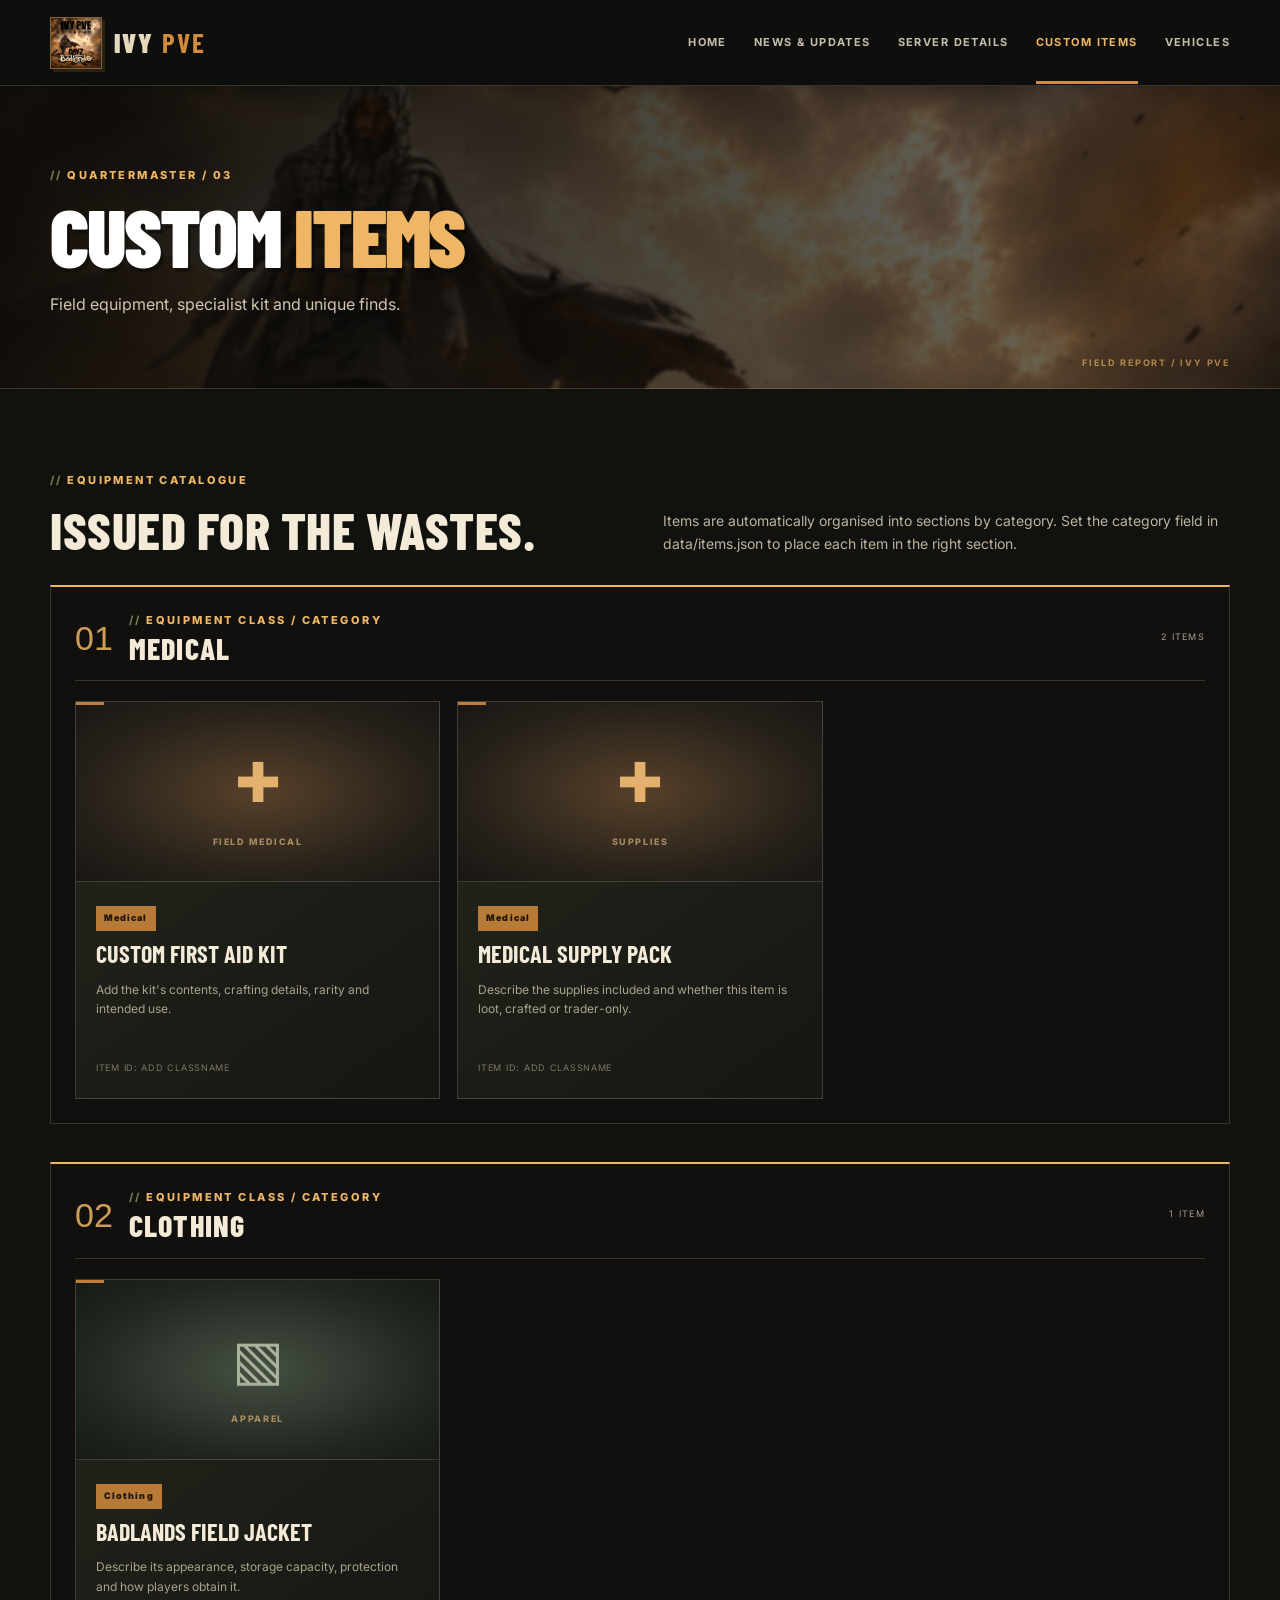
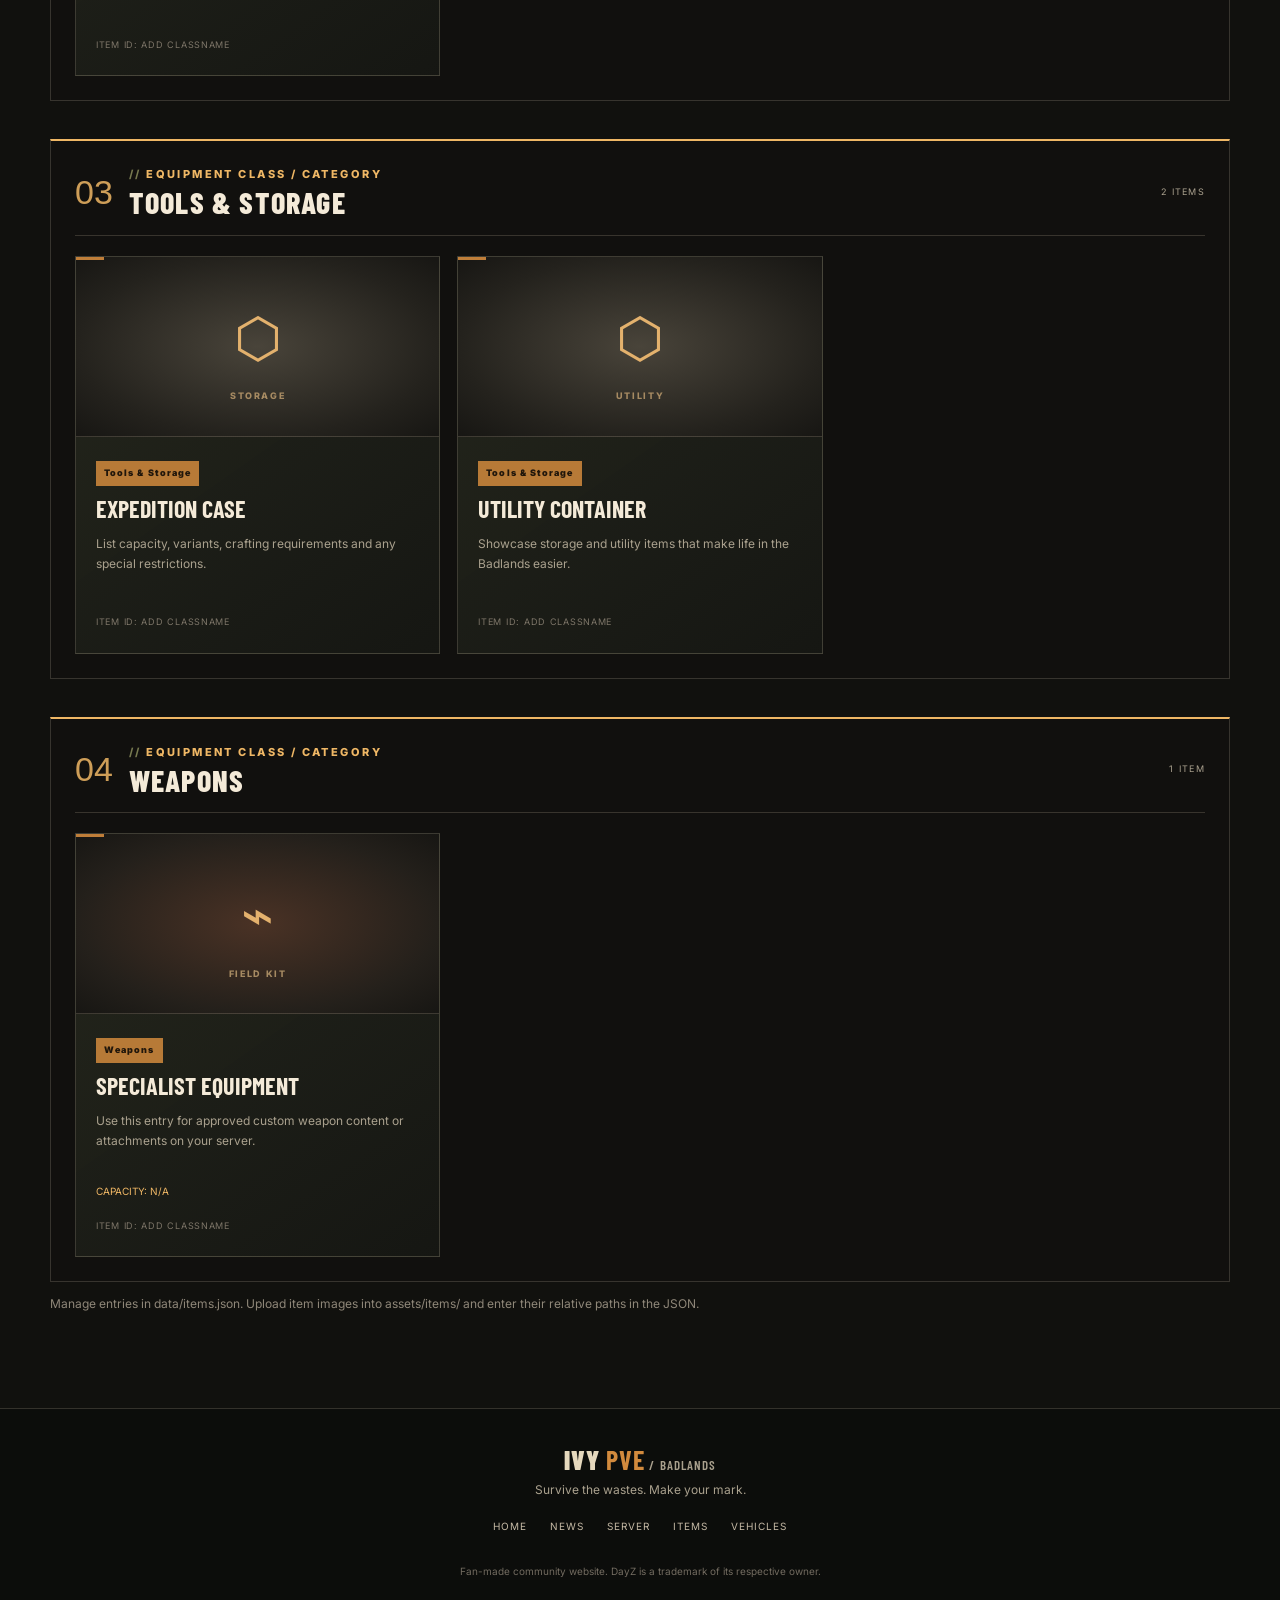
==== commit 466d3515: "Add files via upload" ====
--- a/items.html
+++ b/items.html
@@ -1,7 +1,7 @@
 <!doctype html>
 <html lang="en"><head><meta charset="utf-8"><meta name="viewport" content="width=device-width, initial-scale=1"><meta name="description" content="Explore custom equipment and items on Ivy PvE Badlands."><title>Custom Items | Ivy PvE</title><link rel="stylesheet" href="assets/style.css"></head>
 <body><header class="site-header"><a class="brand" href="index.html"><img src="assets/ivy-badlands.png" alt="Ivy PvE Badlands"><span>IVY <b>PVE</b></span></a><button class="menu-toggle" aria-label="Toggle navigation" aria-expanded="false">☰</button><nav class="nav"><a href="index.html">Home</a><a href="news.html">News & Updates</a><a href="server.html">Server Details</a><a class="active" href="items.html">Custom Items</a><a href="vehicles.html">Vehicles</a></nav></header>
-<main><section class="page-hero"><p class="eyebrow">QUARTERMASTER / 03</p><h1>CUSTOM <span>ITEMS</span></h1><p>Field equipment, specialist kit and unique finds.</p></section><section class="section"><div class="catalog-intro"><div><p class="eyebrow">EQUIPMENT CATALOGUE</p><h2>ISSUED FOR THE WASTES.</h2></div><p>Showcase your custom items here. Add an image, item name, category and short description for each entry. The cards below are examples to replace with your real content.</p></div>
-<div class="filter-row" role="group" aria-label="Filter items"><button class="filter-button active" data-filter="all">All equipment</button><button class="filter-button" data-filter="medical">Medical</button><button class="filter-button" data-filter="clothing">Clothing</button><button class="filter-button" data-filter="tools">Tools & storage</button><button class="filter-button" data-filter="weapons">Weapons</button></div>
-<div class="catalog-grid" id="items-list" data-json="data/items.json"><p class="muted">Loading equipment catalogue…</p></div><p class="muted">Manage entries in data/items.json. Upload item images into assets/items/ and enter their relative paths in the JSON.</p></section></main>
+<main><section class="page-hero"><p class="eyebrow">QUARTERMASTER / 03</p><h1>CUSTOM <span>ITEMS</span></h1><p>Field equipment, specialist kit and unique finds.</p></section><section class="section"><div class="catalog-intro"><div><p class="eyebrow">EQUIPMENT CATALOGUE</p><h2>ISSUED FOR THE WASTES.</h2></div><p>Items are automatically organised into sections by category. Set the category field in data/items.json to place each item in the right section.</p></div>
+
+<div class="item-groups" id="items-list" data-json="data/items.json"><p class="muted">Loading equipment catalogue…</p></div><p class="muted">Manage entries in data/items.json. Upload item images into assets/items/ and enter their relative paths in the JSON.</p></section></main>
 <footer class="site-footer"><div class="footer-brand">IVY <b>PVE</b><span> / BADLANDS</span></div><p>Survive the wastes. Make your mark.</p><div class="footer-links"><a href="index.html">Home</a><a href="news.html">News</a><a href="server.html">Server</a><a href="items.html">Items</a><a href="vehicles.html">Vehicles</a></div><small>Fan-made community website. DayZ is a trademark of its respective owner.</small></footer><script src="assets/site.js"></script></body></html>
--- a/assets/style.css
+++ b/assets/style.css
@@ -46,3 +46,61 @@
 .latest-news-card .card-link{margin-top:auto}
 @media(max-width:900px){.latest-news-grid{grid-template-columns:1fr 1fr}}
 @media(max-width:620px){.latest-news-grid{grid-template-columns:1fr}.vehicle-photo{min-height:200px}.catalog-photo{height:165px}}
+
+
+/* Vehicle source / mod sections */
+.vehicle-groups{display:flex;flex-direction:column;gap:42px}
+.vehicle-mod-section{padding:25px;background:rgba(18,17,15,.58);border:1px solid var(--line);border-top:2px solid var(--orange2)}
+.vehicle-mod-heading{display:flex;align-items:center;gap:16px;margin-bottom:22px;padding-bottom:18px;border-bottom:1px solid var(--line)}
+.vehicle-mod-index{font-family:'Barlow Condensed',sans-serif;font-size:34px;line-height:1;color:var(--orange2);opacity:.85}
+.vehicle-mod-heading .eyebrow{margin:0 0 4px}
+.vehicle-mod-heading h2{margin:0;font-family:'Barlow Condensed',sans-serif;font-size:30px;line-height:1.05;text-transform:uppercase;letter-spacing:.04em}
+.vehicle-mod-count{margin-left:auto;color:var(--muted);font-size:9px;letter-spacing:.14em;white-space:nowrap}
+.vehicle-mod-section .vehicle-grid{display:grid;grid-template-columns:1fr;gap:18px}
+@media(max-width:650px){
+  .vehicle-mod-section{padding:15px}
+  .vehicle-mod-heading{gap:11px}
+  .vehicle-mod-heading h2{font-size:25px}
+  .vehicle-mod-count{font-size:8px}
+}
+
+/* Ivy Team roster */
+.team-list{display:flex;flex-direction:column;gap:0}
+.team-member{display:grid;grid-template-columns:34px 1fr;gap:12px;padding:14px 0;border-bottom:1px solid var(--line)}
+.team-member:last-child{border-bottom:0}
+.team-number{font-family:'Barlow Condensed',sans-serif;font-size:23px;color:var(--orange2);line-height:1}
+.team-member strong,.team-member span{display:block}
+.team-member strong{font-size:11px;letter-spacing:.1em;text-transform:uppercase;color:var(--orange2)}
+.team-member span{font-size:13px;margin-top:4px;color:var(--text)}
+.team-member p{font-size:11px;color:var(--muted);margin:5px 0 0}
+
+/* Custom item category sections */
+.item-groups{display:flex;flex-direction:column;gap:38px}
+.item-category-section{padding:24px;background:rgba(18,17,15,.58);border:1px solid var(--line);border-top:2px solid var(--orange2)}
+.item-category-heading{display:flex;align-items:center;gap:16px;margin-bottom:20px;padding-bottom:16px;border-bottom:1px solid var(--line)}
+.item-category-index{font-family:'Barlow Condensed',sans-serif;font-size:34px;line-height:1;color:var(--orange2);opacity:.85}
+.item-category-heading .eyebrow{margin:0 0 4px}
+.item-category-heading h2{margin:0;font-family:'Barlow Condensed',sans-serif;font-size:30px;line-height:1.05;text-transform:uppercase;letter-spacing:.04em}
+.item-category-count{margin-left:auto;color:var(--muted);font-size:9px;letter-spacing:.14em;white-space:nowrap}
+.item-category-section .catalog-grid{display:grid;grid-template-columns:repeat(3,minmax(0,1fr));gap:17px}
+.item-category-section .catalog-card{height:100%}
+@media(max-width:900px){.item-category-section .catalog-grid{grid-template-columns:repeat(2,minmax(0,1fr))}}
+@media(max-width:650px){
+  .item-category-section{padding:15px}
+  .item-category-heading{gap:11px}
+  .item-category-heading h2{font-size:25px}
+  .item-category-count{font-size:8px}
+  .item-category-section .catalog-grid{grid-template-columns:1fr}
+}
+
+/* Server briefing: three panels in one desktop row */
+.details-grid{grid-template-columns:repeat(3,minmax(0,1fr));align-items:stretch}
+.details-grid>.detail-panel{min-width:0}
+@media(max-width:1050px){
+  .details-grid{grid-template-columns:repeat(2,minmax(0,1fr))}
+  .details-grid>.team-panel{grid-column:1 / -1}
+}
+@media(max-width:650px){
+  .details-grid{grid-template-columns:1fr}
+  .details-grid>.team-panel{grid-column:auto}
+}
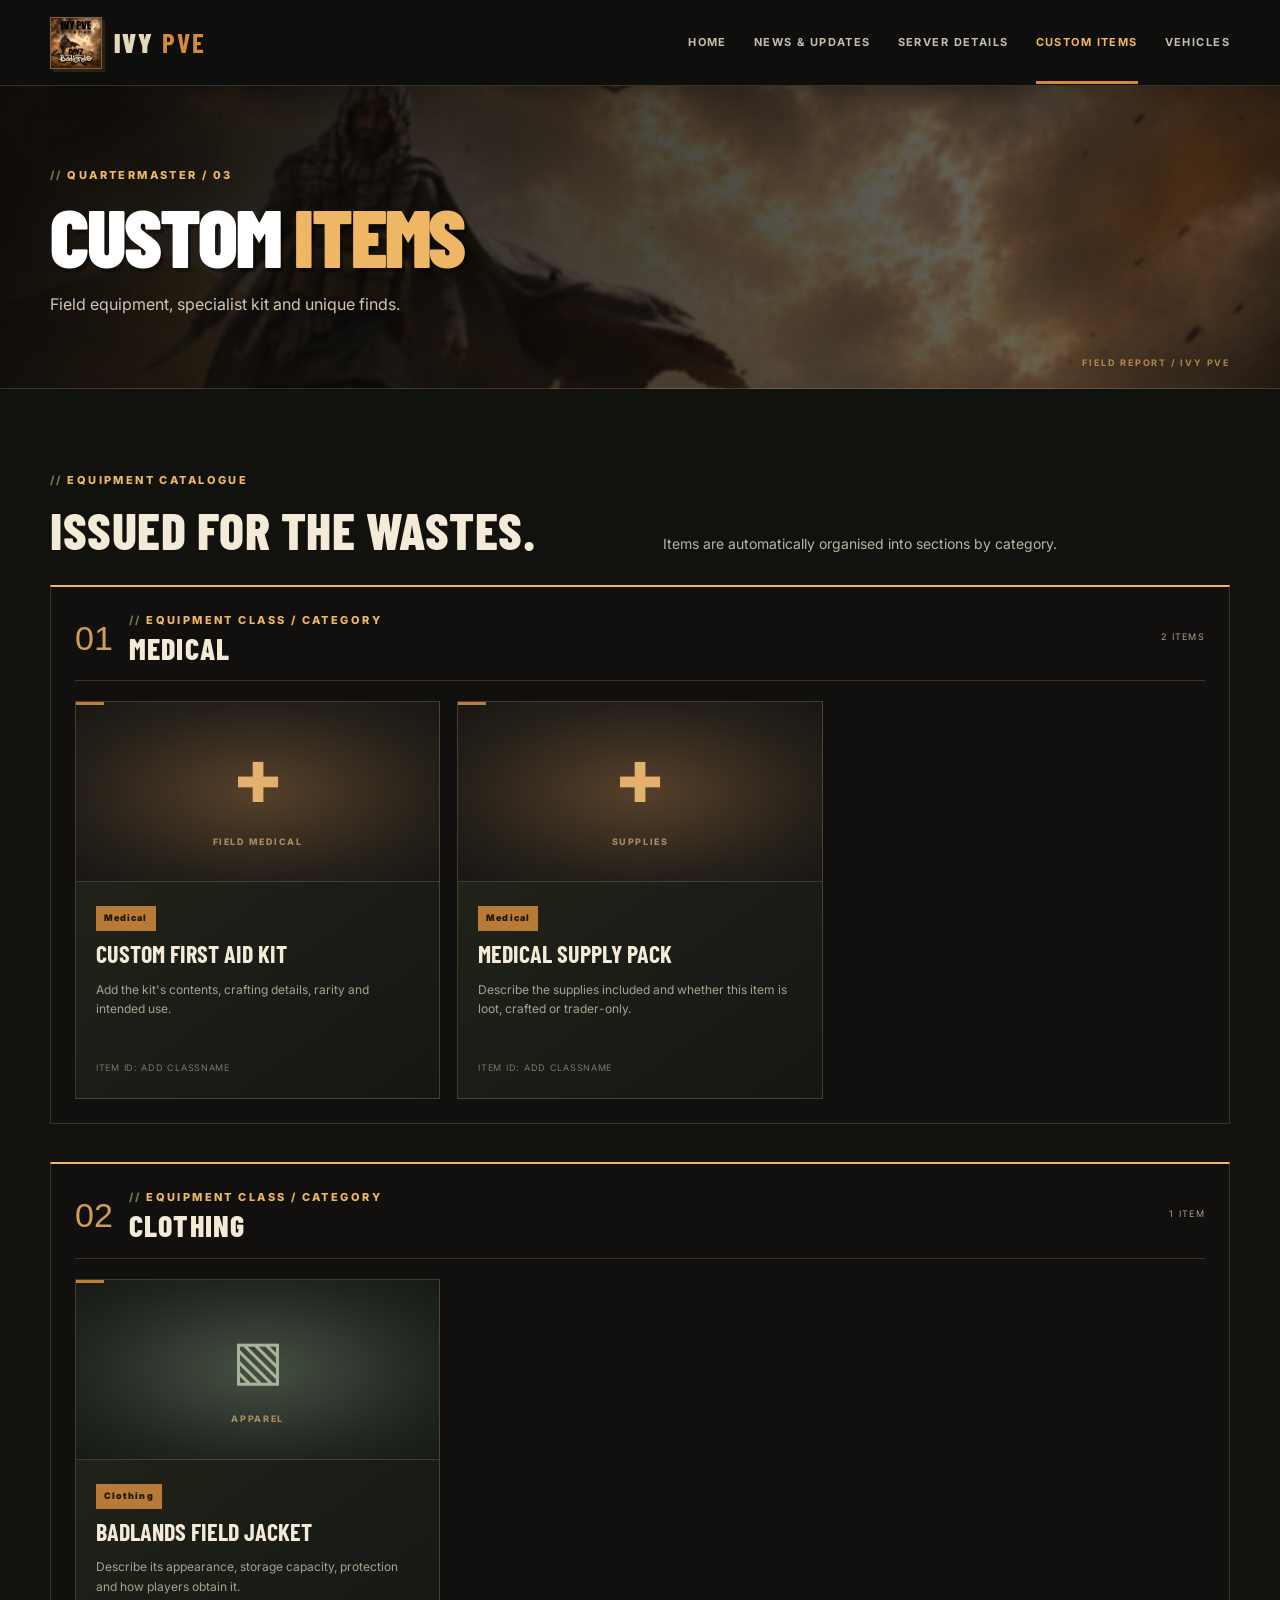
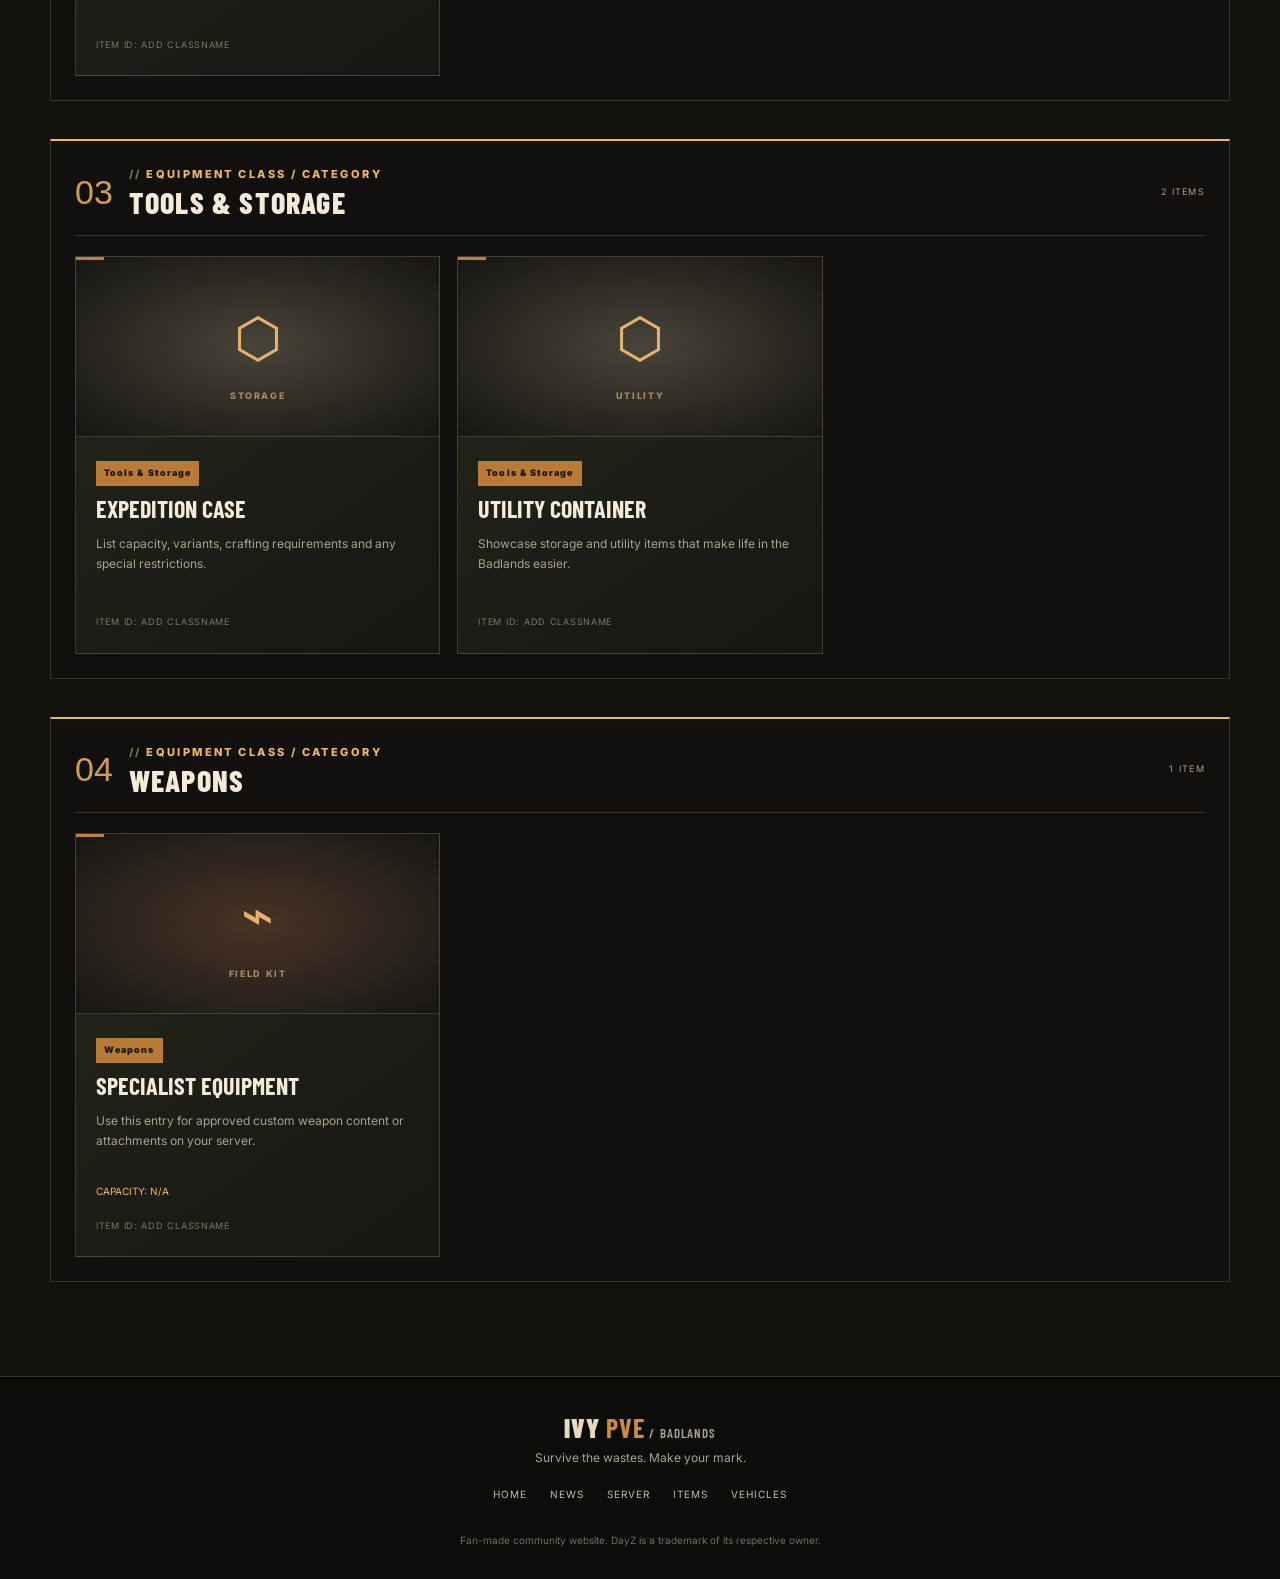
==== commit 21240f90: "Update items.html" ====
--- a/items.html
+++ b/items.html
@@ -1,7 +1,7 @@
 <!doctype html>
 <html lang="en"><head><meta charset="utf-8"><meta name="viewport" content="width=device-width, initial-scale=1"><meta name="description" content="Explore custom equipment and items on Ivy PvE Badlands."><title>Custom Items | Ivy PvE</title><link rel="stylesheet" href="assets/style.css"></head>
 <body><header class="site-header"><a class="brand" href="index.html"><img src="assets/ivy-badlands.png" alt="Ivy PvE Badlands"><span>IVY <b>PVE</b></span></a><button class="menu-toggle" aria-label="Toggle navigation" aria-expanded="false">☰</button><nav class="nav"><a href="index.html">Home</a><a href="news.html">News & Updates</a><a href="server.html">Server Details</a><a class="active" href="items.html">Custom Items</a><a href="vehicles.html">Vehicles</a></nav></header>
-<main><section class="page-hero"><p class="eyebrow">QUARTERMASTER / 03</p><h1>CUSTOM <span>ITEMS</span></h1><p>Field equipment, specialist kit and unique finds.</p></section><section class="section"><div class="catalog-intro"><div><p class="eyebrow">EQUIPMENT CATALOGUE</p><h2>ISSUED FOR THE WASTES.</h2></div><p>Items are automatically organised into sections by category. Set the category field in data/items.json to place each item in the right section.</p></div>
+<main><section class="page-hero"><p class="eyebrow">QUARTERMASTER / 03</p><h1>CUSTOM <span>ITEMS</span></h1><p>Field equipment, specialist kit and unique finds.</p></section><section class="section"><div class="catalog-intro"><div><p class="eyebrow">EQUIPMENT CATALOGUE</p><h2>ISSUED FOR THE WASTES.</h2></div><p>Items are automatically organised into sections by category.</p></div>
 
-<div class="item-groups" id="items-list" data-json="data/items.json"><p class="muted">Loading equipment catalogue…</p></div><p class="muted">Manage entries in data/items.json. Upload item images into assets/items/ and enter their relative paths in the JSON.</p></section></main>
-<footer class="site-footer"><div class="footer-brand">IVY <b>PVE</b><span> / BADLANDS</span></div><p>Survive the wastes. Make your mark.</p><div class="footer-links"><a href="index.html">Home</a><a href="news.html">News</a><a href="server.html">Server</a><a href="items.html">Items</a><a href="vehicles.html">Vehicles</a></div><small>Fan-made community website. DayZ is a trademark of its respective owner.</small></footer><script src="assets/site.js"></script></body></html>+<div class="item-groups" id="items-list" data-json="data/items.json"><p class="muted">Loading equipment catalogue…</p></div><p class="muted"></p></section></main>
+<footer class="site-footer"><div class="footer-brand">IVY <b>PVE</b><span> / BADLANDS</span></div><p>Survive the wastes. Make your mark.</p><div class="footer-links"><a href="index.html">Home</a><a href="news.html">News</a><a href="server.html">Server</a><a href="items.html">Items</a><a href="vehicles.html">Vehicles</a></div><small>Fan-made community website. DayZ is a trademark of its respective owner.</small></footer><script src="assets/site.js"></script></body></html>
--- a/assets/style.css
+++ b/assets/style.css
@@ -1,6 +1,6 @@
 @import url('https://fonts.googleapis.com/css2?family=Barlow+Condensed:wght@500;600;700;800;900&family=Inter:wght@400;500;600;700&display=swap');
 :root{--ink:#11110e;--panel:#1b1c17;--panel2:#24251d;--sand:#e5d8bd;--muted:#aaa18e;--orange:#d28a3d;--orange2:#efb765;--olive:#777a50;--line:rgba(229,216,189,.18);--max:1180px}
-*{box-sizing:border-box}html{scroll-behavior:smooth}body{margin:0;background:var(--ink);color:var(--sand);font-family:Inter,Arial,sans-serif;line-height:1.65}a{color:inherit;text-decoration:none}button{font:inherit}.site-header{height:86px;padding:0 max(24px,calc((100vw - var(--max))/2));display:flex;align-items:center;justify-content:space-between;gap:28px;background:rgba(17,16,14,.96);border-bottom:1px solid var(--line);position:sticky;top:0;z-index:20}.brand{display:flex;align-items:center;gap:12px;min-width:max-content;font-family:'Barlow Condensed',sans-serif;font-weight:900;font-size:27px;letter-spacing:.02em}.brand img{width:52px;height:52px;object-fit:cover;border:1px solid var(--line)}.brand b,.footer-brand b{color:var(--orange)}.nav{display:flex;align-items:center;gap:clamp(12px,2.1vw,28px);font-size:12px;text-transform:uppercase;letter-spacing:.1em;font-weight:700}.nav a{color:#c7bdab;padding:32px 0 29px;border-bottom:3px solid transparent;transition:.2s}.nav a:hover,.nav a.active{color:var(--orange2);border-color:var(--orange)}.menu-toggle{display:none;background:none;border:1px solid var(--line);color:var(--sand);padding:8px 12px;font-size:22px}.hero{min-height:600px;position:relative;display:flex;align-items:center;overflow:hidden;background:#6e4c2d url('Ivy_Badlands_BG.png') center 43%/cover no-repeat}.hero:before{content:"";position:absolute;inset:0;background:linear-gradient(90deg,rgba(13,12,10,.92) 0%,rgba(13,12,10,.72) 42%,rgba(13,12,10,.12) 100%),linear-gradient(0deg,rgba(13,12,10,.65),transparent 45%)}.hero-shade{position:absolute;inset:0;background:linear-gradient(0deg,rgba(13,12,10,.25),transparent)}.hero-content{position:relative;z-index:1;width:min(var(--max),calc(100% - 48px));margin:auto;padding:85px 0}.eyebrow{font-size:11px;letter-spacing:.22em;text-transform:uppercase;color:var(--orange2);font-weight:800;margin:0 0 15px}.hero h1,.page-hero h1{font:900 clamp(56px,8vw,104px)/.88 'Barlow Condensed',Impact,sans-serif;letter-spacing:-.025em;margin:0;text-transform:uppercase;color:#fff}.hero h1 span{color:var(--orange2)}.hero-copy{font-size:17px;max-width:460px;color:#e4d7c1;margin:25px 0 30px}.hero-actions{display:flex;flex-wrap:wrap;gap:12px}.button{display:inline-flex;justify-content:center;align-items:center;padding:13px 21px;min-height:48px;font-size:11px;font-weight:800;letter-spacing:.12em;text-transform:uppercase;border:1px solid var(--orange);transition:transform .2s,background .2s}.button:hover{transform:translateY(-2px)}.button-primary{background:var(--orange);color:#15110b}.button-primary:hover{background:var(--orange2)}.button-ghost{background:rgba(12,11,9,.35);color:#fff;border-color:rgba(255,255,255,.45)}.hero-stamp{position:absolute;right:max(24px,calc((100vw - var(--max))/2));bottom:50px;border:1px solid rgba(255,255,255,.55);padding:14px 18px;font:800 19px/1.2 'Barlow Condensed',sans-serif;letter-spacing:.08em;transform:rotate(-5deg);text-align:center;color:#fff}.hero-stamp small{font:700 9px Inter,sans-serif;letter-spacing:.15em}.ticker{background:var(--orange);color:#21160a;padding:12px 24px;display:flex;justify-content:center;gap:25px;align-items:center;font-size:11px;text-transform:uppercase;letter-spacing:.1em;font-weight:700;flex-wrap:wrap}.ticker span{font-weight:900}.ticker i{font-style:normal}.section{width:min(var(--max),calc(100% - 48px));margin:0 auto;padding:82px 0}.intro-grid{display:grid;grid-template-columns:1fr 1fr;gap:70px;border-bottom:1px solid var(--line)}h2{font:800 clamp(34px,4.5vw,52px)/.98 'Barlow Condensed',Impact,sans-serif;letter-spacing:.01em;margin:0 0 20px;color:#f4ead8}h3{font:700 25px/1.1 'Barlow Condensed',sans-serif;text-transform:uppercase;margin:10px 0 12px;color:#f4ead8}.intro-grid p:not(.eyebrow),.catalog-intro>p{color:#bdb3a2;font-size:14px}.lead{font-size:19px!important;color:#f0e5d2!important;line-height:1.55}.muted{font-size:12px!important;color:#8f8779!important}.cards-section{padding-top:75px}.section-heading{display:flex;align-items:end;justify-content:space-between;margin-bottom:30px}.section-heading h2{margin:0}.section-mark{font:700 12px 'Barlow Condensed',sans-serif;letter-spacing:.16em;color:#756b5b}.card-grid{display:grid;grid-template-columns:repeat(4,1fr);gap:14px}.feature-card{display:flex;flex-direction:column;min-height:275px;padding:23px;background:linear-gradient(145deg,#211f1a,#171613);border:1px solid var(--line);transition:.2s}.feature-card:hover{border-color:var(--orange);transform:translateY(-4px)}.card-number{font-size:10px;letter-spacing:.14em;color:var(--orange2);font-weight:800}.card-icon{font-size:32px;color:var(--orange);margin:20px 0 4px}.feature-card p{font-size:13px;color:var(--muted);margin:0 0 25px}.card-link{font-size:10px;font-weight:800;letter-spacing:.12em;color:var(--orange2);margin-top:auto}.callout{width:min(var(--max),calc(100% - 48px));margin:0 auto 80px;padding:35px 40px;background:linear-gradient(100deg,#33271a,#1b1915);border:1px solid rgba(216,138,56,.35);display:flex;justify-content:space-between;align-items:center;gap:30px}.callout h2{font-size:35px;margin-bottom:10px}.callout p:not(.eyebrow){color:#bdb3a2;margin:0}.site-footer{border-top:1px solid var(--line);padding:35px 24px 28px;text-align:center;background:#0d0c0b}.footer-brand{font:900 26px 'Barlow Condensed',sans-serif;letter-spacing:.04em}.footer-brand span{font-size:13px;color:var(--muted);font-weight:600}.site-footer p{font-size:12px;color:var(--muted);margin:5px 0 18px}.footer-links{display:flex;justify-content:center;gap:23px;flex-wrap:wrap;margin-bottom:22px}.footer-links a{font-size:10px;text-transform:uppercase;letter-spacing:.1em;color:#c5b9a5}.footer-links a:hover{color:var(--orange2)}.site-footer small{color:#726b60;font-size:10px}.page-hero{padding:80px max(24px,calc((100vw - var(--max))/2)) 70px;min-height:270px;background:linear-gradient(90deg,rgba(12,11,9,.95),rgba(12,11,9,.55)),url('ivy-badlands.png') center 43%/cover;border-bottom:1px solid var(--line)}.page-hero h1{font-size:clamp(50px,7vw,82px)}.page-hero h1 span{color:var(--orange2)}.page-hero>p:last-child{color:#d1c5b2;margin:20px 0 0}.content-layout{display:grid;grid-template-columns:minmax(0,2fr) minmax(220px,.8fr);gap:45px}.news-entry{padding:0 0 30px;margin-bottom:34px;border-bottom:1px solid var(--line)}.entry-meta{display:flex;justify-content:space-between;align-items:center;gap:15px;color:#928879;font-size:10px;letter-spacing:.1em;text-transform:uppercase}.tag{display:inline-block;background:var(--orange);color:#20160b;padding:5px 8px;font-size:9px;letter-spacing:.12em;font-weight:900}.tag-outline{border:1px solid var(--orange);color:var(--orange2);background:transparent}.news-entry h2{font-size:36px;margin:18px 0 12px}.news-entry p{font-size:14px;color:#bdb3a2}.entry-foot{display:flex;justify-content:space-between;color:#81796c;font-size:10px;letter-spacing:.1em;margin-top:25px}.sidebar{background:var(--panel);border:1px solid var(--line);padding:23px;height:max-content}.sidebar>a{display:block;padding:13px 0;border-bottom:1px solid var(--line);font-size:12px;color:#e2d4bd}.sidebar>a:hover{color:var(--orange2)}.side-note{background:#292116;border-left:3px solid var(--orange);padding:14px;margin-top:25px}.side-note strong{font-size:10px;letter-spacing:.12em;color:var(--orange2)}.side-note p{font-size:12px;color:#bdb3a2;margin-bottom:0}.info-banner{display:flex;align-items:center;justify-content:space-between;gap:30px;padding:28px;background:linear-gradient(120deg,#32271b,#1a1814);border:1px solid rgba(216,138,56,.3);margin-bottom:25px}.info-banner h2{margin-bottom:8px}.info-banner p:not(.eyebrow){color:#bdb3a2;margin:0}.status-placeholder{font-size:10px;letter-spacing:.1em;color:#cfc3ae;white-space:nowrap}.status-dot{display:inline-block;width:8px;height:8px;border-radius:50%;background:#d88a38;margin-right:8px}.details-grid{display:grid;grid-template-columns:1fr 1fr;gap:18px}.detail-panel{padding:27px;background:var(--panel);border:1px solid var(--line)}.panel-index{font-size:10px;color:var(--orange2);letter-spacing:.15em;font-weight:800}.detail-panel h3{font-size:29px;margin:12px 0 20px}.detail-panel dl{display:grid;grid-template-columns:1fr 1fr;gap:0;margin:0 0 20px}.detail-panel dt,.detail-panel dd{margin:0;padding:10px 0;border-bottom:1px solid var(--line);font-size:12px}.detail-panel dt{color:#948a79}.detail-panel dd{color:#e6d9c3;text-align:right;font-weight:600;overflow-wrap:anywhere}.text-link{color:var(--orange2)}.rule-list{list-style:none;padding:0;margin:0}.rule-list li{display:flex;gap:15px;padding:14px 0;border-bottom:1px solid var(--line);font-size:12px;color:#a99f8e}.rule-list li>b{color:var(--orange2);font-size:11px}.rule-list strong{color:#eadcc6;font-size:13px}.top-gap{margin-top:65px}.rules-grid{display:grid;grid-template-columns:repeat(4,1fr);gap:13px;margin:25px 0}.rules-grid>div{padding:22px;background:var(--panel);border:1px solid var(--line)}.rules-grid>div>b{font:800 24px 'Barlow Condensed',sans-serif;color:var(--orange)}.rules-grid h3{font-size:20px}.rules-grid p{font-size:12px;color:var(--muted);margin-bottom:0}.catalog-intro{display:grid;grid-template-columns:1fr 1fr;gap:45px;align-items:end;margin-bottom:30px}.catalog-intro h2{margin-bottom:0}.catalog-intro>p{margin:0}.filter-row{display:flex;gap:8px;flex-wrap:wrap;margin-bottom:25px}.filter-button{padding:10px 14px;border:1px solid var(--line);background:transparent;color:#bdb3a2;font-size:10px;font-weight:800;text-transform:uppercase;letter-spacing:.08em;cursor:pointer}.filter-button:hover,.filter-button.active{background:var(--orange);border-color:var(--orange);color:#20160b}.catalog-grid{display:grid;grid-template-columns:repeat(3,1fr);gap:17px}.catalog-card{background:var(--panel);border:1px solid var(--line);min-width:0}.catalog-card[hidden]{display:none}.catalog-art{height:180px;display:flex;align-items:center;justify-content:center;flex-direction:column;gap:8px;font-size:55px;color:#e3b16d;background:radial-gradient(ellipse at center,#57412a,#252019 68%,#191714);border-bottom:1px solid var(--line)}.catalog-art small{font:800 9px Inter,sans-serif;letter-spacing:.18em;color:#a68a62}.art-cloth{background:radial-gradient(ellipse at center,#465044,#20251f 70%,#171a16);color:#a9b29b}.art-tools{background:radial-gradient(ellipse at center,#49443a,#24221d 70%,#171613)}.art-weapons{background:radial-gradient(ellipse at center,#4a3225,#24201b 70%,#171613)}.catalog-copy{padding:20px}.catalog-copy h3{font-size:24px}.catalog-copy p{font-size:12px;color:var(--muted);min-height:60px}.catalog-id{font-size:9px;letter-spacing:.08em;color:#7e7669;overflow-wrap:anywhere}.vehicle-grid{display:grid;grid-template-columns:1fr;gap:20px}.vehicle-card{display:grid;grid-template-columns:.9fr 1.1fr;background:var(--panel);border:1px solid var(--line)}.vehicle-image{min-height:290px;position:relative;display:flex;align-items:center;justify-content:center;background:radial-gradient(ellipse at center,#665038,#2a241b 65%,#171613);overflow:hidden}.vehicle-image:after{content:"";position:absolute;inset:0;background:repeating-linear-gradient(135deg,transparent 0 18px,rgba(255,255,255,.025) 18px 20px)}.vehicle-image>span{position:absolute;left:17px;top:17px;font-size:9px;letter-spacing:.13em;color:#d2b58b;z-index:1}.vehicle-symbol{font-size:100px;color:rgba(239,186,111,.55);font-family:'Barlow Condensed',sans-serif}.vehicle-two{background:radial-gradient(ellipse at center,#4b4b3b,#27271f 65%,#171713)}.vehicle-three{background:radial-gradient(ellipse at center,#563c2d,#2a201a 65%,#171411)}.vehicle-copy{padding:27px}.vehicle-copy h3{font-size:32px;margin:16px 0 10px}.vehicle-copy>p{font-size:13px;color:var(--muted)}.spec-grid{display:grid;grid-template-columns:repeat(3,1fr);gap:8px;margin-top:25px}.spec-grid>div{padding:12px 10px;background:#12110f;border:1px solid var(--line)}.spec-grid small,.spec-grid b{display:block}.spec-grid small{font-size:8px;letter-spacing:.12em;color:#8e8372}.spec-grid b{font-size:10px;color:var(--orange2);margin-top:4px}.compact-callout{margin-top:45px;margin-bottom:0}
+*{box-sizing:border-box}html{scroll-behavior:smooth}body{margin:0;background:var(--ink);color:var(--sand);font-family:Inter,Arial,sans-serif;line-height:1.65}a{color:inherit;text-decoration:none}button{font:inherit}.site-header{height:86px;padding:0 max(24px,calc((100vw - var(--max))/2));display:flex;align-items:center;justify-content:space-between;gap:28px;background:rgba(17,16,14,.96);border-bottom:1px solid var(--line);position:sticky;top:0;z-index:20}.brand{display:flex;align-items:center;gap:12px;min-width:max-content;font-family:'Barlow Condensed',sans-serif;font-weight:900;font-size:27px;letter-spacing:.02em}.brand img{width:52px;height:52px;object-fit:cover;border:1px solid var(--line)}.brand b,.footer-brand b{color:var(--orange)}.nav{display:flex;align-items:center;gap:clamp(12px,2.1vw,28px);font-size:12px;text-transform:uppercase;letter-spacing:.1em;font-weight:700}.nav a{color:#c7bdab;padding:32px 0 29px;border-bottom:3px solid transparent;transition:.2s}.nav a:hover,.nav a.active{color:var(--orange2);border-color:var(--orange)}.menu-toggle{display:none;background:none;border:1px solid var(--line);color:var(--sand);padding:8px 12px;font-size:22px}.hero{min-height:600px;position:relative;display:flex;align-items:center;overflow:hidden;background:#6e4c2d url('Ivy_Badlands_BG.png') center 43%/cover no-repeat}.hero:before{content:"";position:absolute;inset:0;background:linear-gradient(90deg,rgba(13,12,10,.92) 0%,rgba(13,12,10,.72) 42%,rgba(13,12,10,.12) 100%),linear-gradient(0deg,rgba(13,12,10,.65),transparent 45%)}.hero-shade{position:absolute;inset:0;background:linear-gradient(0deg,rgba(13,12,10,.25),transparent)}.hero-content{position:relative;z-index:1;width:min(var(--max),calc(100% - 48px));margin:auto;padding:85px 0}.eyebrow{font-size:11px;letter-spacing:.22em;text-transform:uppercase;color:var(--orange2);font-weight:800;margin:0 0 15px}.hero h1,.page-hero h1{font:900 clamp(56px,8vw,104px)/.88 'Barlow Condensed',Impact,sans-serif;letter-spacing:-.025em;margin:0;text-transform:uppercase;color:#fff}.hero h1 span{color:var(--orange2)}.hero-copy{font-size:17px;max-width:460px;color:#e4d7c1;margin:25px 0 30px}.hero-actions{display:flex;flex-wrap:wrap;gap:12px}.button{display:inline-flex;justify-content:center;align-items:center;padding:13px 21px;min-height:48px;font-size:11px;font-weight:800;letter-spacing:.12em;text-transform:uppercase;border:1px solid var(--orange);transition:transform .2s,background .2s}.button:hover{transform:translateY(-2px)}.button-primary{background:var(--orange);color:#15110b}.button-primary:hover{background:var(--orange2)}.button-ghost{background:rgba(12,11,9,.35);color:#fff;border-color:rgba(255,255,255,.45)}.hero-stamp{position:absolute;right:max(24px,calc((100vw - var(--max))/2));bottom:50px;border:1px solid rgba(255,255,255,.55);padding:14px 18px;font:800 19px/1.2 'Barlow Condensed',sans-serif;letter-spacing:.08em;transform:rotate(-5deg);text-align:center;color:#fff}.hero-stamp small{font:700 9px Inter,sans-serif;letter-spacing:.15em}.ticker{background:var(--orange);color:#21160a;padding:12px 24px;display:flex;justify-content:center;gap:25px;align-items:center;font-size:11px;text-transform:uppercase;letter-spacing:.1em;font-weight:700;flex-wrap:wrap}.ticker span{font-weight:900}.ticker i{font-style:normal}.section{width:min(var(--max),calc(100% - 48px));margin:0 auto;padding:82px 0}.intro-grid{display:grid;grid-template-columns:1fr 1fr;gap:70px;border-bottom:1px solid var(--line)}h2{font:800 clamp(34px,4.5vw,52px)/.98 'Barlow Condensed',Impact,sans-serif;letter-spacing:.01em;margin:0 0 20px;color:#f4ead8}h3{font:700 25px/1.1 'Barlow Condensed',sans-serif;text-transform:uppercase;margin:10px 0 12px;color:#f4ead8}.intro-grid p:not(.eyebrow),.catalog-intro>p{color:#bdb3a2;font-size:14px}.lead{font-size:19px!important;color:#f0e5d2!important;line-height:1.55}.muted{font-size:12px!important;color:#8f8779!important}.cards-section{padding-top:75px}.section-heading{display:flex;align-items:end;justify-content:space-between;margin-bottom:30px}.section-heading h2{margin:0}.section-mark{font:700 12px 'Barlow Condensed',sans-serif;letter-spacing:.16em;color:#756b5b}.card-grid{display:grid;grid-template-columns:repeat(4,1fr);gap:14px}.feature-card{display:flex;flex-direction:column;min-height:275px;padding:23px;background:linear-gradient(145deg,#211f1a,#171613);border:1px solid var(--line);transition:.2s}.feature-card:hover{border-color:var(--orange);transform:translateY(-4px)}.card-number{font-size:10px;letter-spacing:.14em;color:var(--orange2);font-weight:800}.card-icon{font-size:32px;color:var(--orange);margin:20px 0 4px}.feature-card p{font-size:13px;color:var(--muted);margin:0 0 25px}.card-link{font-size:10px;font-weight:800;letter-spacing:.12em;color:var(--orange2);margin-top:auto}.callout{width:min(var(--max),calc(100% - 48px));margin:0 auto 80px;padding:35px 40px;background:linear-gradient(100deg,#33271a,#1b1915);border:1px solid rgba(216,138,56,.35);display:flex;justify-content:space-between;align-items:center;gap:30px}.callout h2{font-size:35px;margin-bottom:10px}.callout p:not(.eyebrow){color:#bdb3a2;margin:0}.site-footer{border-top:1px solid var(--line);padding:35px 24px 28px;text-align:center;background:#0d0c0b}.footer-brand{font:900 26px 'Barlow Condensed',sans-serif;letter-spacing:.04em}.footer-brand span{font-size:13px;color:var(--muted);font-weight:600}.site-footer p{font-size:12px;color:var(--muted);margin:5px 0 18px}.footer-links{display:flex;justify-content:center;gap:23px;flex-wrap:wrap;margin-bottom:22px}.footer-links a{font-size:10px;text-transform:uppercase;letter-spacing:.1em;color:#c5b9a5}.footer-links a:hover{color:var(--orange2)}.site-footer small{color:#726b60;font-size:10px}.page-hero{padding:80px max(24px,calc((100vw - var(--max))/2)) 70px;min-height:270px;background:linear-gradient(90deg,rgba(12,11,9,.95),rgba(12,11,9,.55)),url('ivy-badlands.png') center 43%/cover;border-bottom:1px solid var(--line)}.page-hero h1{font-size:clamp(50px,7vw,82px)}.page-hero h1 span{color:var(--orange2)}.page-hero>p:last-child{color:#d1c5b2;margin:20px 0 0}.content-layout{display:grid;grid-template-columns:minmax(0,2fr) minmax(220px,.8fr);gap:45px}.news-entry{padding:0 0 30px;margin-bottom:34px;border-bottom:1px solid var(--line)}.entry-meta{display:flex;justify-content:space-between;align-items:center;gap:15px;color:#928879;font-size:10px;letter-spacing:.1em;text-transform:uppercase}.tag{display:inline-block;background:var(--orange);color:#20160b;padding:5px 8px;font-size:9px;letter-spacing:.12em;font-weight:900}.tag-outline{border:1px solid var(--orange);color:var(--orange2);background:transparent}.news-entry h2{font-size:36px;margin:18px 0 12px}.news-entry p{font-size:14px;color:#bdb3a2}.entry-foot{display:flex;justify-content:space-between;color:#81796c;font-size:10px;letter-spacing:.1em;margin-top:25px}.sidebar{background:var(--panel);border:1px solid var(--line);padding:23px;height:max-content}.sidebar>a{display:block;padding:13px 0;border-bottom:1px solid var(--line);font-size:12px;color:#e2d4bd}.sidebar>a:hover{color:var(--orange2)}.side-note{background:#292116;border-left:3px solid var(--orange);padding:14px;margin-top:25px}.side-note strong{font-size:10px;letter-spacing:.12em;color:var(--orange2)}.side-note p{font-size:12px;color:#bdb3a2;margin-bottom:0}.info-banner{display:flex;align-items:center;justify-content:space-between;gap:30px;padding:28px;background:linear-gradient(120deg,#32271b,#1a1814);border:1px solid rgba(216,138,56,.3);margin-bottom:25px}.info-banner h2{margin-bottom:8px}.info-banner p:not(.eyebrow){color:#bdb3a2;margin:0}.status-placeholder{font-size:10px;letter-spacing:.1em;color:#cfc3ae;white-space:nowrap}.status-dot{display:inline-block;width:8px;height:8px;border-radius:50%;background:#d88a38;margin-right:8px}.details-grid{display:grid;grid-template-columns:1fr 1fr;gap:18px}.detail-panel{padding:27px;background:var(--panel);border:1px solid var(--line)}.panel-index{font-size:10px;color:var(--orange2);letter-spacing:.15em;font-weight:800}.detail-panel h3{font-size:29px;margin:12px 0 20px}.detail-panel dl{display:grid;grid-template-columns:1fr 1fr;gap:0;margin:0 0 20px}.detail-panel dt,.detail-panel dd{margin:0;padding:10px 0;border-bottom:1px solid var(--line);font-size:12px}.detail-panel dt{color:#948a79}.detail-panel dd{color:#e6d9c3;text-align:right;font-weight:600;overflow-wrap:anywhere}.text-link{color:var(--orange2)}.rule-list{list-style:none;padding:0;margin:0}.rule-list li{display:flex;gap:15px;padding:14px 0;border-bottom:1px solid var(--line);font-size:12px;color:#a99f8e}.rule-list li>b{color:var(--orange2);font-size:11px}.rule-list strong{color:#eadcc6;font-size:13px}.top-gap{margin-top:65px}.rules-grid {display: flex;flex-direction: column;gap: 20px;}.rules-grid>div{padding:22px;background:var(--panel);border:1px solid var(--line)}.rules-grid>div>b{font:800 24px 'Barlow Condensed',sans-serif;color:var(--orange)}.rules-grid h3{font-size:20px}.rules-grid p{font-size:12px;color:var(--muted);margin-bottom:0}.catalog-intro{display:grid;grid-template-columns:1fr 1fr;gap:45px;align-items:end;margin-bottom:30px}.catalog-intro h2{margin-bottom:0}.catalog-intro>p{margin:0}.filter-row{display:flex;gap:8px;flex-wrap:wrap;margin-bottom:25px}.filter-button{padding:10px 14px;border:1px solid var(--line);background:transparent;color:#bdb3a2;font-size:10px;font-weight:800;text-transform:uppercase;letter-spacing:.08em;cursor:pointer}.filter-button:hover,.filter-button.active{background:var(--orange);border-color:var(--orange);color:#20160b}.catalog-grid{display:grid;grid-template-columns:repeat(3,1fr);gap:17px}.catalog-card{background:var(--panel);border:1px solid var(--line);min-width:0}.catalog-card[hidden]{display:none}.catalog-art{height:180px;display:flex;align-items:center;justify-content:center;flex-direction:column;gap:8px;font-size:55px;color:#e3b16d;background:radial-gradient(ellipse at center,#57412a,#252019 68%,#191714);border-bottom:1px solid var(--line)}.catalog-art small{font:800 9px Inter,sans-serif;letter-spacing:.18em;color:#a68a62}.art-cloth{background:radial-gradient(ellipse at center,#465044,#20251f 70%,#171a16);color:#a9b29b}.art-tools{background:radial-gradient(ellipse at center,#49443a,#24221d 70%,#171613)}.art-weapons{background:radial-gradient(ellipse at center,#4a3225,#24201b 70%,#171613)}.catalog-copy{padding:20px}.catalog-copy h3{font-size:24px}.catalog-copy p{font-size:12px;color:var(--muted);min-height:60px}.catalog-id{font-size:9px;letter-spacing:.08em;color:#7e7669;overflow-wrap:anywhere}.vehicle-grid{display:grid;grid-template-columns:1fr;gap:20px}.vehicle-card{display:grid;grid-template-columns:.9fr 1.1fr;background:var(--panel);border:1px solid var(--line)}.vehicle-image{min-height:290px;position:relative;display:flex;align-items:center;justify-content:center;background:radial-gradient(ellipse at center,#665038,#2a241b 65%,#171613);overflow:hidden}.vehicle-image:after{content:"";position:absolute;inset:0;background:repeating-linear-gradient(135deg,transparent 0 18px,rgba(255,255,255,.025) 18px 20px)}.vehicle-image>span{position:absolute;left:17px;top:17px;font-size:9px;letter-spacing:.13em;color:#d2b58b;z-index:1}.vehicle-symbol{font-size:100px;color:rgba(239,186,111,.55);font-family:'Barlow Condensed',sans-serif}.vehicle-two{background:radial-gradient(ellipse at center,#4b4b3b,#27271f 65%,#171713)}.vehicle-three{background:radial-gradient(ellipse at center,#563c2d,#2a201a 65%,#171411)}.vehicle-copy{padding:27px}.vehicle-copy h3{font-size:32px;margin:16px 0 10px}.vehicle-copy>p{font-size:13px;color:var(--muted)}.spec-grid{display:grid;grid-template-columns:repeat(3,1fr);gap:8px;margin-top:25px}.spec-grid>div{padding:12px 10px;background:#12110f;border:1px solid var(--line)}.spec-grid small,.spec-grid b{display:block}.spec-grid small{font-size:8px;letter-spacing:.12em;color:#8e8372}.spec-grid b{font-size:10px;color:var(--orange2);margin-top:4px}.compact-callout{margin-top:45px;margin-bottom:0}
 @media(max-width:900px){.site-header{height:76px}.menu-toggle{display:block}.nav{display:none;position:absolute;left:0;right:0;top:76px;background:#12110f;padding:10px 24px 20px;border-bottom:1px solid var(--line);flex-direction:column;align-items:stretch;gap:0}.nav.nav-open{display:flex}.nav a{padding:13px 0;border-bottom:1px solid var(--line)}.hero{min-height:550px}.hero-stamp{display:none}.card-grid{grid-template-columns:repeat(2,1fr)}.rules-grid{grid-template-columns:repeat(2,1fr)}.catalog-grid{grid-template-columns:repeat(2,1fr)}.content-layout{gap:22px}.info-banner{align-items:flex-start;flex-direction:column}.vehicle-card{grid-template-columns:1fr 1fr}.vehicle-image{min-height:330px}}
 @media(max-width:620px){.brand{font-size:23px}.brand img{width:43px;height:43px}.hero{min-height:530px;background-position:60% center}.hero-content{width:calc(100% - 40px);padding:65px 0}.hero h1{font-size:59px}.hero-copy{font-size:15px}.ticker{gap:10px;font-size:9px}.section{width:calc(100% - 40px);padding:58px 0}.intro-grid,.catalog-intro,.details-grid,.content-layout{grid-template-columns:1fr;gap:25px}.intro-grid{gap:12px}.card-grid{grid-template-columns:1fr}.feature-card{min-height:220px}.section-heading{align-items:start;gap:10px}.callout{width:calc(100% - 40px);padding:25px;align-items:flex-start;flex-direction:column;margin-bottom:55px}.callout h2{font-size:31px}.page-hero{padding:60px 20px 48px;min-height:235px}.page-hero h1{font-size:55px}.page-hero>p:last-child{font-size:13px}.sidebar{order:-1}.info-banner{padding:22px}.status-placeholder{white-space:normal}.detail-panel{padding:21px}.detail-panel dl{grid-template-columns:1fr}.detail-panel dd{text-align:left;border-bottom:0;padding-top:0}.detail-panel dt{padding-bottom:3px}.rules-grid{grid-template-columns:1fr 1fr}.catalog-grid{grid-template-columns:1fr}.catalog-art{height:165px}.vehicle-card{grid-template-columns:1fr}.vehicle-image{min-height:200px}.vehicle-symbol{font-size:75px}.vehicle-copy{padding:22px}.entry-meta{align-items:flex-start;flex-direction:column;gap:8px}.footer-links{gap:14px}}
 
@@ -104,3 +104,12 @@
   .details-grid{grid-template-columns:1fr}
   .details-grid>.team-panel{grid-column:auto}
 }
+.team-names {
+  display: flex;
+  flex-direction: column;
+  gap: 4px;
+}
+
+.team-names span {
+  display: block;
+}
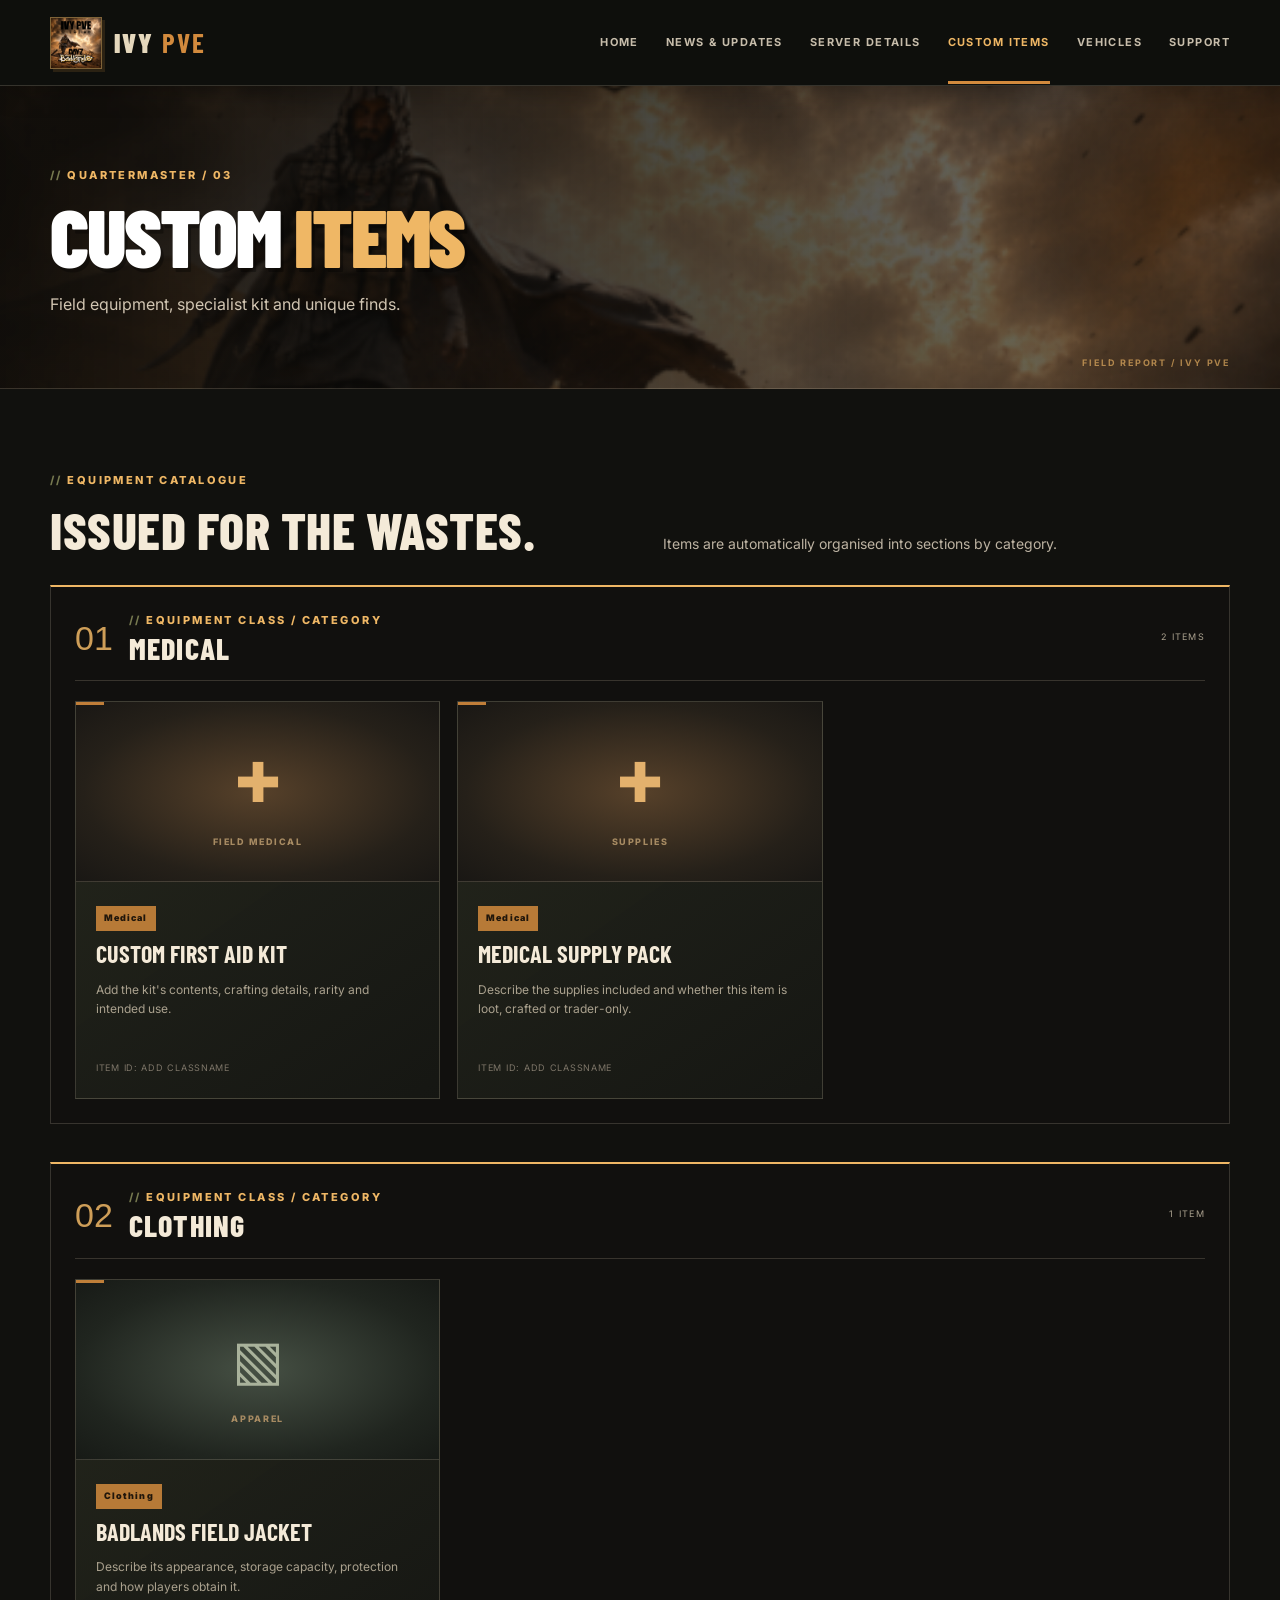
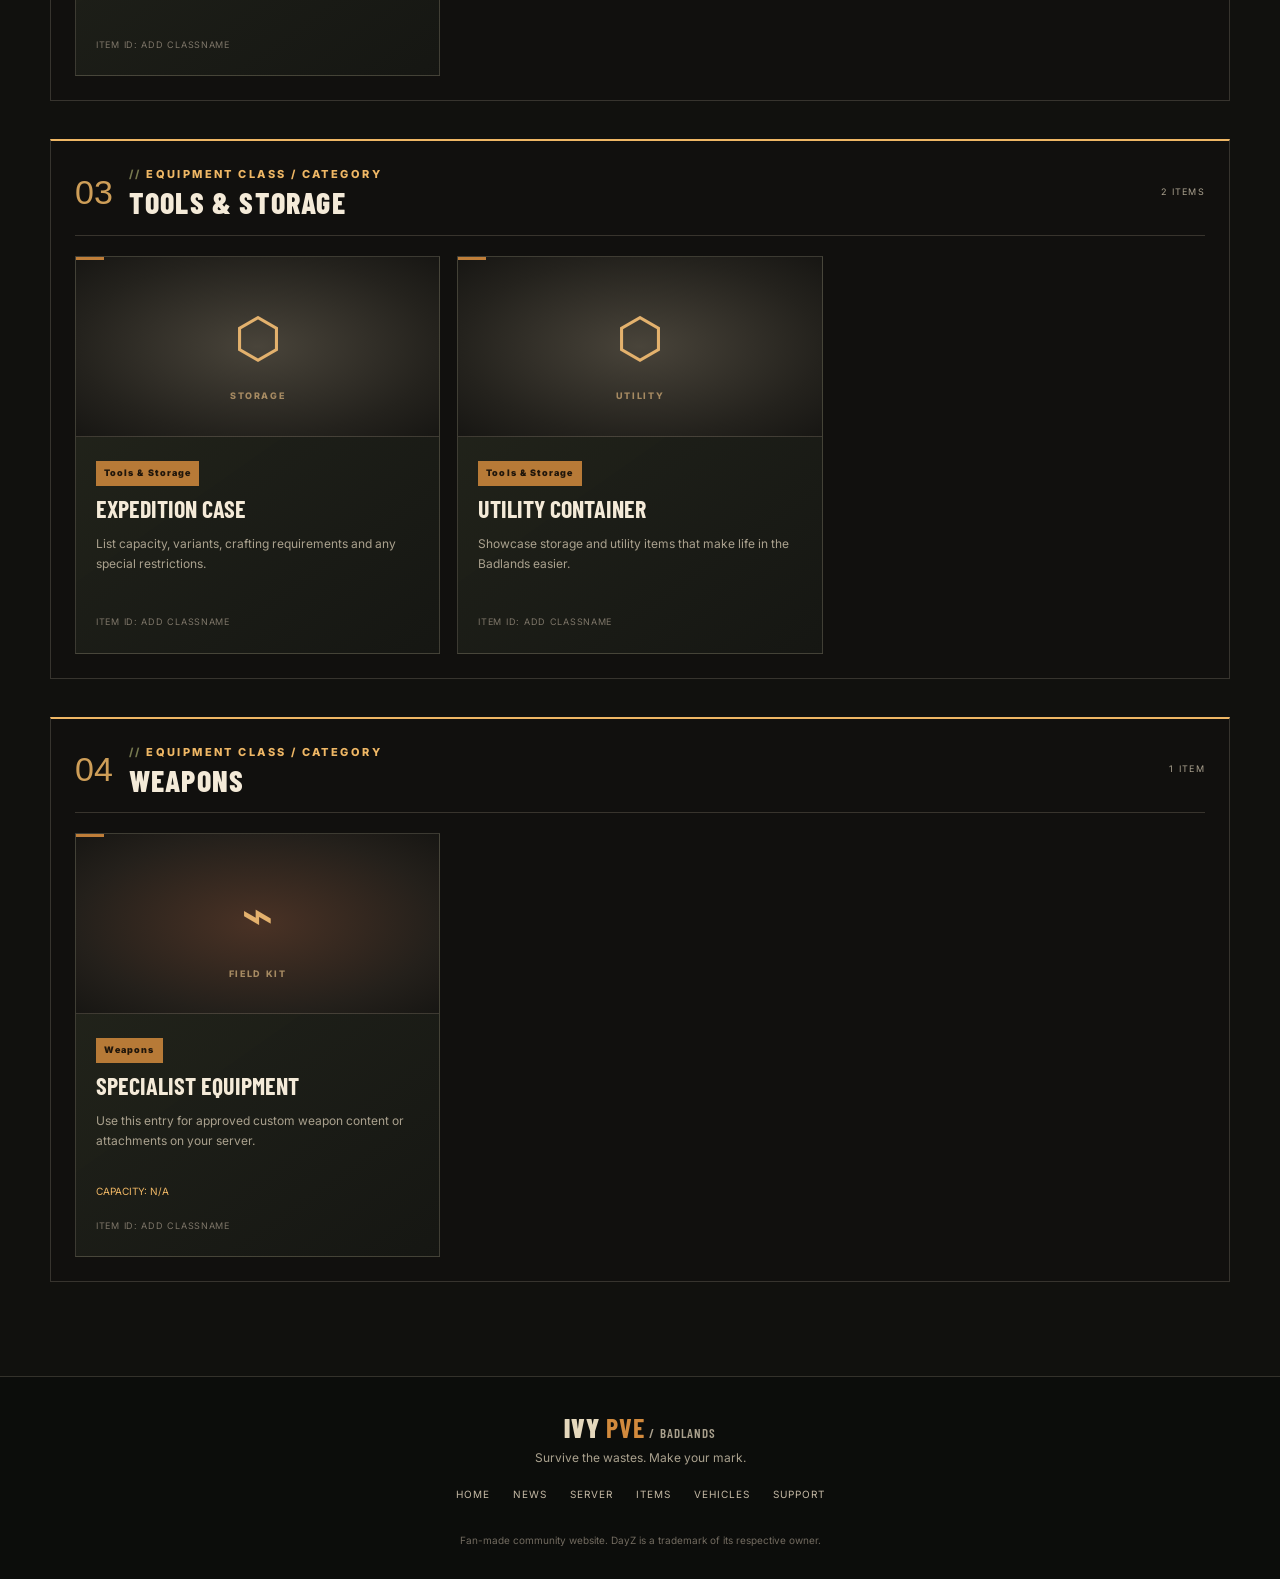
==== commit 00978abd: "Update items.html" ====
--- a/items.html
+++ b/items.html
@@ -1,7 +1,7 @@
 <!doctype html>
 <html lang="en"><head><meta charset="utf-8"><meta name="viewport" content="width=device-width, initial-scale=1"><meta name="description" content="Explore custom equipment and items on Ivy PvE Badlands."><title>Custom Items | Ivy PvE</title><link rel="stylesheet" href="assets/style.css"></head>
-<body><header class="site-header"><a class="brand" href="index.html"><img src="assets/ivy-badlands.png" alt="Ivy PvE Badlands"><span>IVY <b>PVE</b></span></a><button class="menu-toggle" aria-label="Toggle navigation" aria-expanded="false">☰</button><nav class="nav"><a href="index.html">Home</a><a href="news.html">News & Updates</a><a href="server.html">Server Details</a><a class="active" href="items.html">Custom Items</a><a href="vehicles.html">Vehicles</a></nav></header>
+<body><header class="site-header"><a class="brand" href="index.html"><img src="assets/ivy-badlands.png" alt="Ivy PvE Badlands"><span>IVY <b>PVE</b></span></a><button class="menu-toggle" aria-label="Toggle navigation" aria-expanded="false">☰</button><nav class="nav"><a href="index.html">Home</a><a href="news.html">News & Updates</a><a href="server.html">Server Details</a><a class="active" href="items.html">Custom Items</a><a href="vehicles.html">Vehicles</a><a href="support.html">Support</a></nav></header>
 <main><section class="page-hero"><p class="eyebrow">QUARTERMASTER / 03</p><h1>CUSTOM <span>ITEMS</span></h1><p>Field equipment, specialist kit and unique finds.</p></section><section class="section"><div class="catalog-intro"><div><p class="eyebrow">EQUIPMENT CATALOGUE</p><h2>ISSUED FOR THE WASTES.</h2></div><p>Items are automatically organised into sections by category.</p></div>
 
 <div class="item-groups" id="items-list" data-json="data/items.json"><p class="muted">Loading equipment catalogue…</p></div><p class="muted"></p></section></main>
-<footer class="site-footer"><div class="footer-brand">IVY <b>PVE</b><span> / BADLANDS</span></div><p>Survive the wastes. Make your mark.</p><div class="footer-links"><a href="index.html">Home</a><a href="news.html">News</a><a href="server.html">Server</a><a href="items.html">Items</a><a href="vehicles.html">Vehicles</a></div><small>Fan-made community website. DayZ is a trademark of its respective owner.</small></footer><script src="assets/site.js"></script></body></html>
+<footer class="site-footer"><div class="footer-brand">IVY <b>PVE</b><span> / BADLANDS</span></div><p>Survive the wastes. Make your mark.</p><div class="footer-links"><a href="index.html">Home</a><a href="news.html">News</a><a href="server.html">Server</a><a href="items.html">Items</a><a href="vehicles.html">Vehicles</a><a href="support.html">Support</a></div><small>Fan-made community website. DayZ is a trademark of its respective owner.</small></footer><script src="assets/site.js"></script></body></html>
--- a/assets/style.css
+++ b/assets/style.css
@@ -113,3 +113,73 @@
 .team-names span {
   display: block;
 }
+
+
+/* Expanded vehicle specifications — preserves the existing Ivy card styling. */
+.vehicle-copy{min-width:0}
+.spec-grid{display:grid;grid-template-columns:repeat(3,minmax(0,1fr));gap:8px;margin-top:22px}
+.spec-grid>div{min-width:0;overflow-wrap:anywhere}
+.spec-grid b{line-height:1.45}
+@media(max-width:1050px){.spec-grid{grid-template-columns:repeat(2,minmax(0,1fr))}}
+@media(max-width:620px){.spec-grid{grid-template-columns:repeat(2,minmax(0,1fr));gap:7px}.spec-grid>div{padding:10px 8px}.spec-grid b{font-size:10px}}
+
+/* Separate variant-specific vehicle attachments */
+.spec-grid b.spec-attachments {
+    display: flex;
+    flex-direction: column;
+    gap: 10px;
+}
+
+.attachment-variant {
+    display: flex;
+    flex-direction: column;
+    gap: 5px;
+}
+
+.attachment-variant + .attachment-variant {
+    border-top: 1px solid #454139;
+    padding-top: 9px;
+}
+
+.attachment-variant strong {
+    color: #d99a45;
+    font-size: 0.75rem;
+    text-transform: uppercase;
+    letter-spacing: 1px;
+}
+
+.attachment-variant span {
+    line-height: 1.5;
+}
+
+
+/* Vehicle price banner — sits above the vehicle image within the existing card. */
+.vehicle-media{min-width:0;display:flex;flex-direction:column;background:#171613}
+.vehicle-media .vehicle-image{flex:1;min-height:290px}
+.vehicle-price{
+  display:flex;
+  align-items:center;
+  justify-content:space-between;
+  gap:12px;
+  padding:12px 17px;
+  background:linear-gradient(100deg,#3b2d1d,#242119);
+  border-bottom:1px solid rgba(239,183,101,.35);
+}
+.vehicle-price small{
+  color:#c4ad89;
+  font-size:9px;
+  font-weight:800;
+  letter-spacing:.16em;
+}
+.vehicle-price strong{
+  color:var(--orange2);
+  font-family:'Barlow Condensed',sans-serif;
+  font-size:25px;
+  line-height:1;
+  letter-spacing:.03em;
+}
+@media(max-width:620px){
+  .vehicle-media .vehicle-image{min-height:200px}
+  .vehicle-price{padding:10px 14px}
+  .vehicle-price strong{font-size:23px}
+}
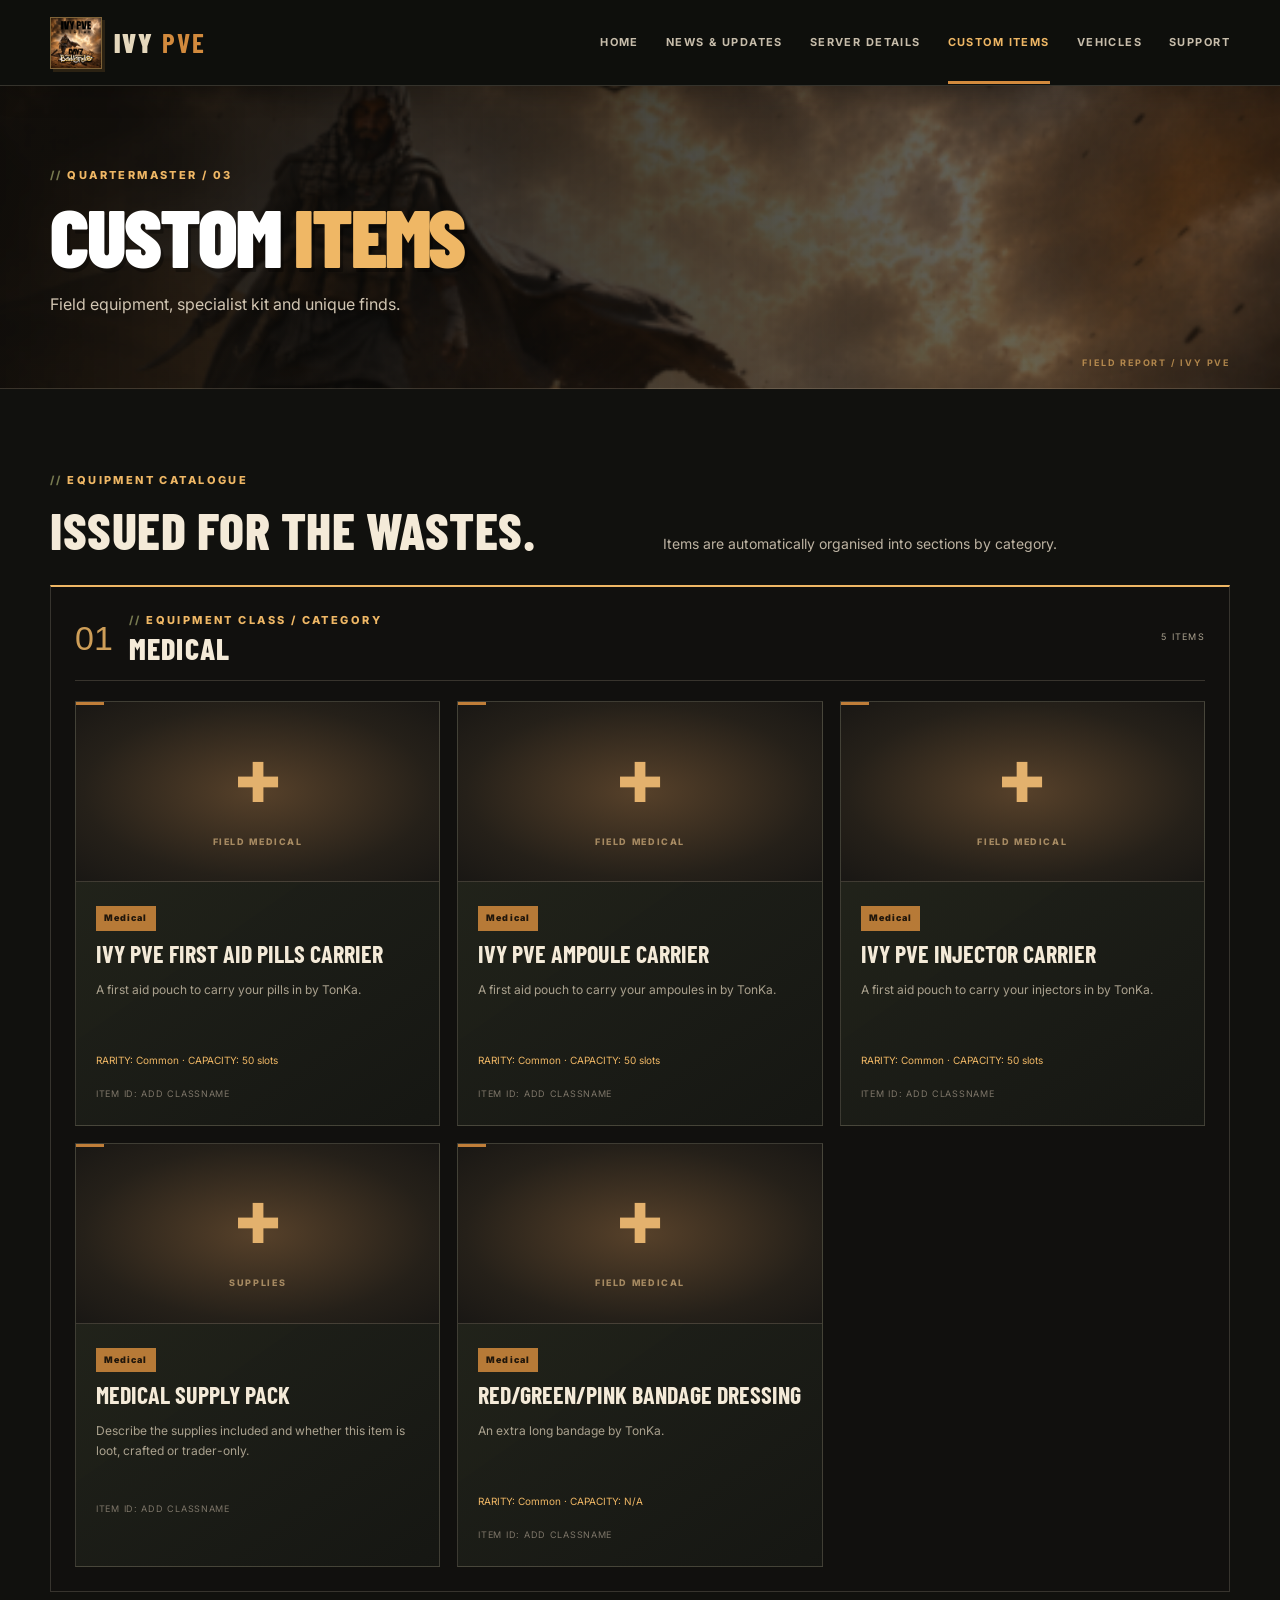
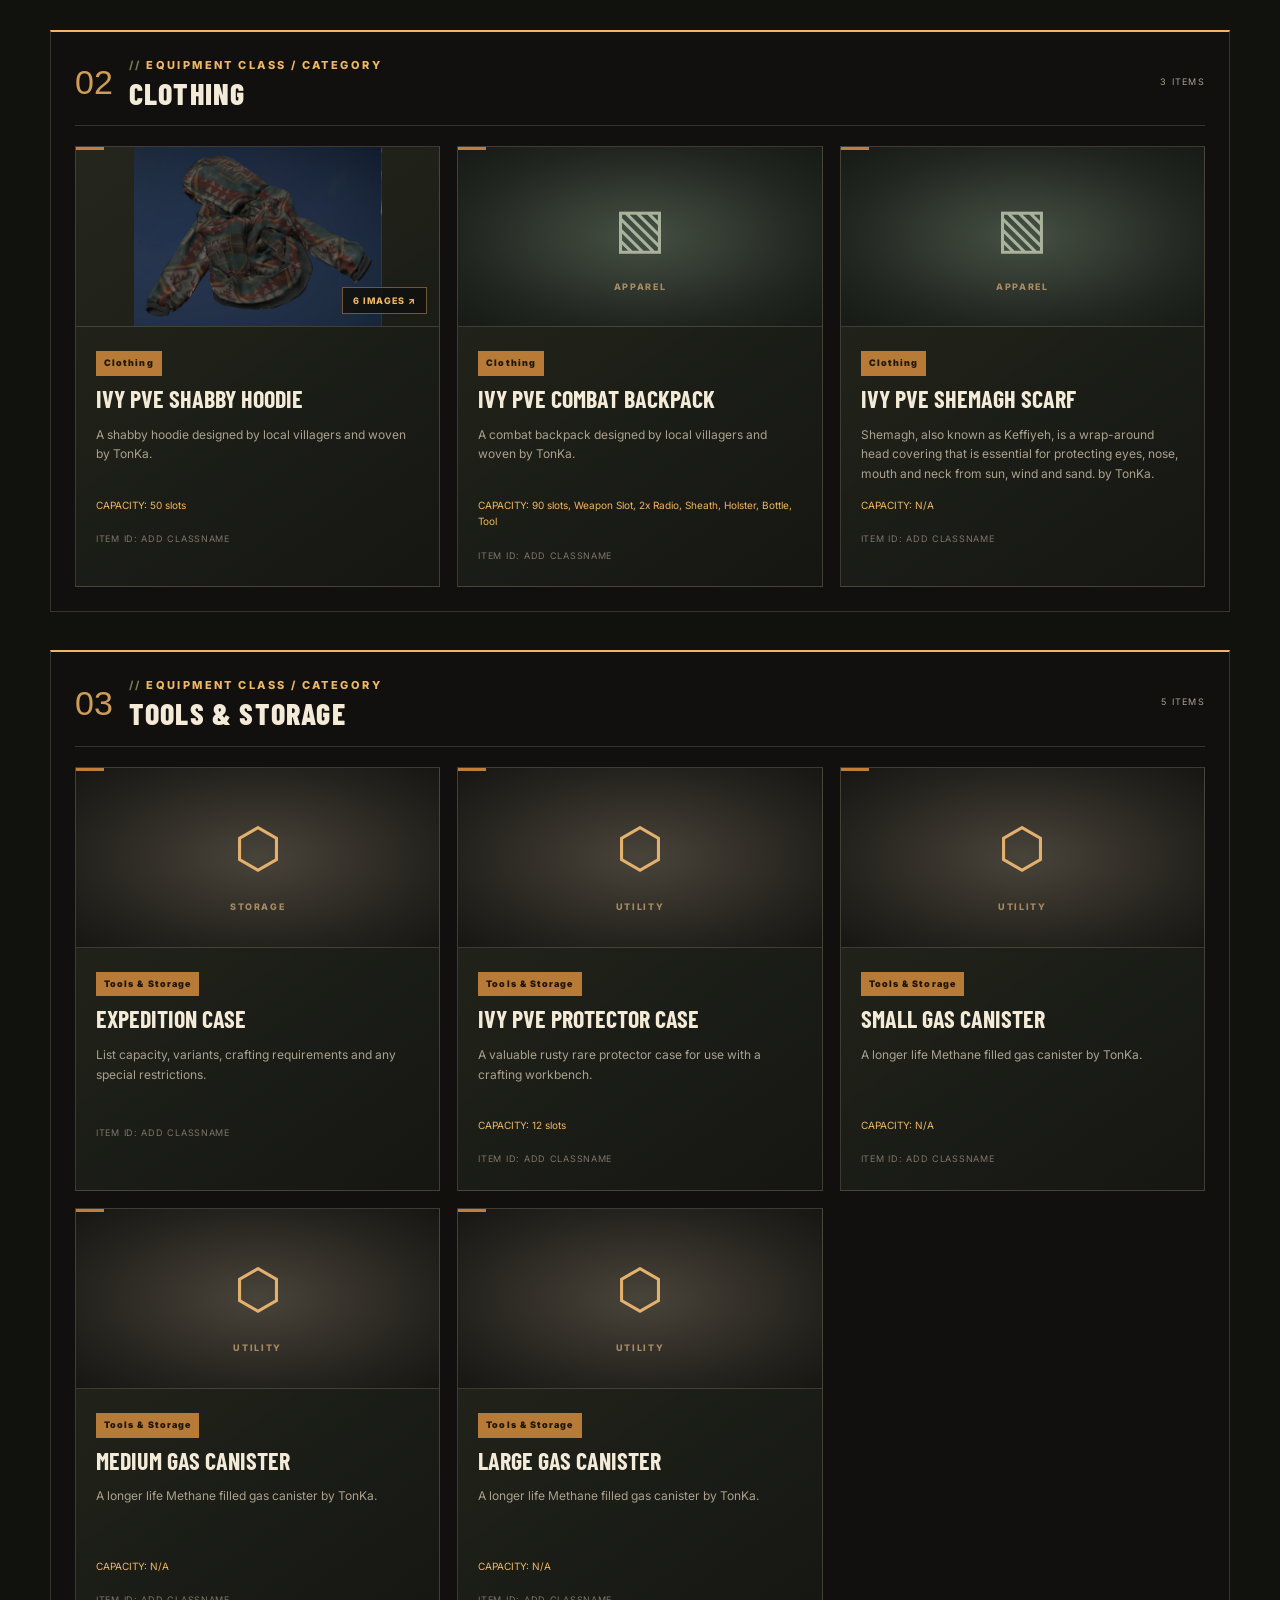
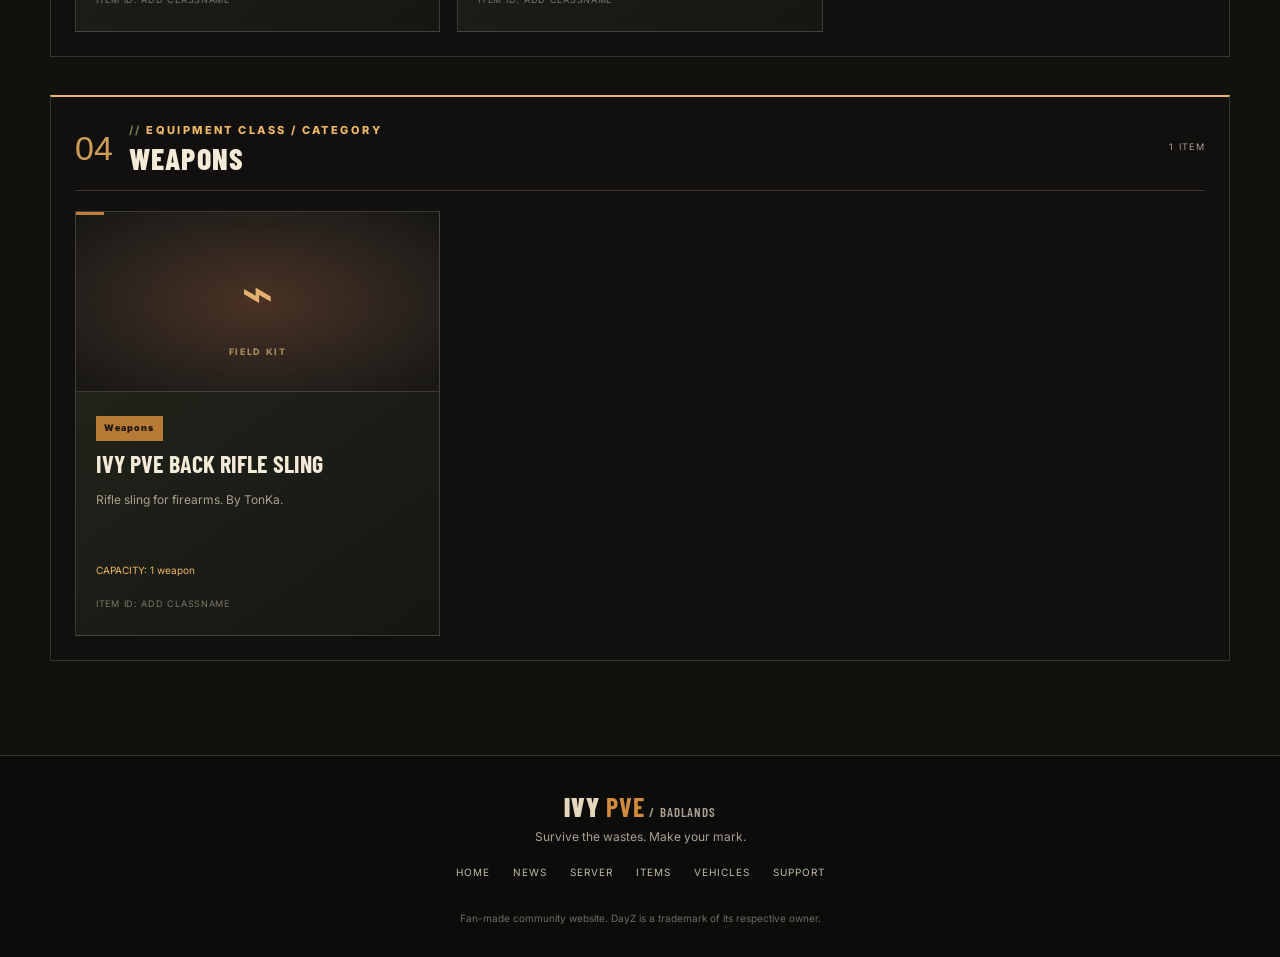
==== commit c3b7984e: "Update items.html" ====
--- a/items.html
+++ b/items.html
@@ -1,5 +1,5 @@
 <!doctype html>
-<html lang="en"><head><meta charset="utf-8"><meta name="viewport" content="width=device-width, initial-scale=1"><meta name="description" content="Explore custom equipment and items on Ivy PvE Badlands."><title>Custom Items | Ivy PvE</title><link rel="stylesheet" href="assets/style.css"></head>
+<html lang="en"><head><meta charset="utf-8"><meta name="viewport" content="width=device-width, initial-scale=1"><meta name="description" content="Explore custom equipment and items on Ivy PvE Badlands."><title>Custom Items | Ivy PvE</title><link rel="stylesheet" href="assets/style.css"><link rel="icon" type="image/png" href="assets/ivy-badlands.png"></head>
 <body><header class="site-header"><a class="brand" href="index.html"><img src="assets/ivy-badlands.png" alt="Ivy PvE Badlands"><span>IVY <b>PVE</b></span></a><button class="menu-toggle" aria-label="Toggle navigation" aria-expanded="false">☰</button><nav class="nav"><a href="index.html">Home</a><a href="news.html">News & Updates</a><a href="server.html">Server Details</a><a class="active" href="items.html">Custom Items</a><a href="vehicles.html">Vehicles</a><a href="support.html">Support</a></nav></header>
 <main><section class="page-hero"><p class="eyebrow">QUARTERMASTER / 03</p><h1>CUSTOM <span>ITEMS</span></h1><p>Field equipment, specialist kit and unique finds.</p></section><section class="section"><div class="catalog-intro"><div><p class="eyebrow">EQUIPMENT CATALOGUE</p><h2>ISSUED FOR THE WASTES.</h2></div><p>Items are automatically organised into sections by category.</p></div>
 
--- a/assets/style.css
+++ b/assets/style.css
@@ -183,3 +183,164 @@
   .vehicle-price{padding:10px 14px}
   .vehicle-price strong{font-size:23px}
 }
+
+
+/* Support page */
+.support-section{padding-top:70px}
+.support-panel{
+  padding:30px;
+  background:linear-gradient(145deg,rgba(35,31,24,.96),rgba(19,18,15,.96));
+  border:1px solid var(--line);
+  border-top:2px solid var(--orange2);
+}
+.support-panel h3{font-size:31px;margin:13px 0 18px}
+.support-panel p{color:#bdb3a2;font-size:13px;line-height:1.75}
+.support-panel p strong{color:#f0e5d2}
+.donation-panel{display:grid;grid-template-columns:minmax(0,1fr) 220px;gap:35px;align-items:center}
+.support-panel-copy{max-width:790px}
+.support-panel .lead{margin-bottom:18px}
+.donation-actions{display:flex;gap:12px;flex-wrap:wrap;margin-top:25px}
+.donation-mark{
+  min-height:190px;display:flex;flex-direction:column;align-items:center;justify-content:center;
+  border:1px solid rgba(216,138,56,.32);background:linear-gradient(145deg,#302719,#171511);
+  color:var(--orange2);font:900 48px/.85 'Barlow Condensed',sans-serif;letter-spacing:.04em;
+}
+.donation-mark b{color:#f4ead8}
+.donation-mark small{margin-top:16px;font:800 9px Inter,sans-serif;letter-spacing:.17em;color:#a99b83}
+.supporters-heading,.commissions-heading{margin-top:65px}
+.supporters-intro{margin-top:0}
+.supporters-list{display:grid;grid-template-columns:repeat(3,minmax(0,1fr));gap:12px;margin-top:20px}
+.supporter-entry{
+  display:flex;align-items:center;gap:13px;padding:15px;
+  background:rgba(0,0,0,.2);border:1px solid var(--line);min-width:0;
+}
+.supporter-entry .supporter-number{font:800 22px 'Barlow Condensed',sans-serif;color:var(--orange2)}
+.supporter-entry strong{color:#f0e5d2;font-size:13px;overflow-wrap:anywhere}
+.supporters-empty{padding:18px;border:1px dashed rgba(216,138,56,.3);color:var(--muted);font-size:13px}
+.commission-panel{display:flex;align-items:center;justify-content:space-between;gap:30px}
+.commission-panel>div{max-width:760px}
+.commission-button{flex-shrink:0}
+@media(max-width:800px){
+  .donation-panel{grid-template-columns:1fr}
+  .donation-mark{min-height:130px}
+  .supporters-list{grid-template-columns:repeat(2,minmax(0,1fr))}
+  .commission-panel{align-items:flex-start;flex-direction:column}
+}
+@media(max-width:520px){
+  .support-panel{padding:20px}
+  .donation-actions{flex-direction:column}
+  .donation-actions .button{width:100%;text-align:center}
+  .supporters-list{grid-template-columns:1fr}
+  .supporters-heading,.commissions-heading{margin-top:48px}
+}
+
+/* Support page link to the Donators roster on Server Details */
+.donators-link-panel{
+  display:flex;align-items:center;justify-content:space-between;gap:30px;
+}
+.donators-link-panel>div{max-width:760px}
+.donators-link-panel .button{flex-shrink:0}
+@media(max-width:800px){
+  .donators-link-panel{align-items:flex-start;flex-direction:column}
+}
+
+/* Reusable Ivy PvE under-construction page */
+.construction-hero{
+  min-height:360px;padding:75px 24px;display:flex;flex-direction:column;
+  align-items:center;justify-content:center;text-align:center;
+  background:linear-gradient(120deg,rgba(13,12,10,.96),rgba(31,27,20,.91)),
+    url('Ivy_Badlands_BG.png') center/cover no-repeat;
+  border-bottom:1px solid var(--line);
+}
+.construction-hero h1{margin:8px 0 12px;font:900 clamp(42px,7vw,76px)/.98 'Barlow Condensed',sans-serif;letter-spacing:.025em}
+.construction-hero h1 span{color:var(--orange2)}
+.construction-hero>p:last-child{max-width:620px;color:#c7bdab}
+.construction-section{padding-top:55px;padding-bottom:90px}
+.construction-panel{
+  max-width:820px;margin:0 auto;padding:48px 38px;text-align:center;
+  background:linear-gradient(145deg,rgba(35,31,24,.96),rgba(19,18,15,.96));
+  border:1px solid var(--line);border-top:2px solid var(--orange2);
+}
+.construction-symbol{
+  width:108px;height:108px;margin:0 auto 28px;display:flex;flex-direction:column;
+  align-items:center;justify-content:center;border:1px solid rgba(216,138,56,.45);
+  background:linear-gradient(145deg,#302719,#171511);
+  color:var(--orange2);font:900 28px/.95 'Barlow Condensed',sans-serif;letter-spacing:.04em;
+}
+.construction-symbol b{font:700 16px Inter,sans-serif;letter-spacing:.35em;margin-left:.35em}
+.construction-panel h2{font:900 clamp(27px,4vw,39px)/1.05 'Barlow Condensed',sans-serif;margin:10px 0 15px}
+.construction-panel>p:not(.eyebrow){max-width:590px;margin:0 auto 26px;color:#bdb3a2;font-size:14px;line-height:1.8}
+@media(max-width:600px){.construction-panel{padding:35px 22px}.construction-hero{min-height:300px}}
+
+
+/* Shared item and vehicle screenshot gallery */
+.gallery-open{
+  position:relative;display:block;width:100%;padding:0;border:0;border-radius:0;
+  color:inherit;background:transparent;cursor:zoom-in;text-align:inherit;overflow:hidden;
+}
+.gallery-open img{display:block;width:100%;height:100%;object-fit:contain;transition:transform .25s ease}
+.gallery-open:hover img{transform:scale(1.035)}
+.catalog-photo.gallery-open{height:180px;border-bottom:1px solid var(--line)}
+.catalog-photo.gallery-open img{height:180px}
+.vehicle-image.gallery-open{min-height:290px}
+.vehicle-image.gallery-open img{min-height:290px;object-fit:cover}
+.vehicle-image.gallery-open:after{pointer-events:none}
+.gallery-count,.gallery-hint{
+  position:absolute;right:12px;bottom:12px;z-index:2;padding:7px 10px;
+  background:rgba(17,17,14,.88);border:1px solid rgba(239,183,101,.42);
+  color:var(--orange2);font:800 9px Inter,sans-serif;letter-spacing:.12em;
+}
+.ivy-gallery-overlay{
+  position:fixed;inset:0;z-index:1000;display:flex;align-items:center;justify-content:center;
+  padding:24px;background:rgba(5,5,4,.94);backdrop-filter:blur(8px);
+}
+.ivy-gallery-overlay[hidden]{display:none}
+.ivy-gallery-dialog{
+  width:min(1120px,100%);max-height:calc(100vh - 48px);display:flex;flex-direction:column;
+  background:#171613;border:1px solid var(--line);box-shadow:0 24px 90px rgba(0,0,0,.65);
+}
+.ivy-gallery-top,.ivy-gallery-bottom{
+  display:flex;align-items:center;justify-content:space-between;gap:16px;padding:13px 18px;
+  color:var(--orange2);font-size:10px;font-weight:800;letter-spacing:.14em;text-transform:uppercase;
+}
+.ivy-gallery-top{border-bottom:1px solid var(--line)}
+.ivy-gallery-close{
+  border:1px solid var(--line);background:#24221d;color:var(--sand);width:36px;height:36px;
+  font-size:25px;line-height:1;cursor:pointer;
+}
+.ivy-gallery-stage{
+  min-height:220px;height:min(66vh,720px);display:flex;align-items:center;justify-content:space-between;
+  gap:12px;padding:12px;background:#0d0d0b;
+}
+.ivy-gallery-main{width:calc(100% - 104px);height:100%;object-fit:contain}
+.ivy-gallery-arrow{
+  flex:0 0 42px;width:42px;height:54px;border:1px solid var(--line);
+  background:rgba(35,31,24,.9);color:var(--orange2);font-size:34px;cursor:pointer;
+}
+.ivy-gallery-arrow:disabled{opacity:.35;cursor:default}
+.ivy-gallery-bottom{color:var(--muted);letter-spacing:.08em}
+.ivy-gallery-thumbs{
+  display:flex;gap:9px;overflow-x:auto;padding:0 18px 17px;
+}
+.ivy-gallery-thumbs button{
+  flex:0 0 82px;height:58px;padding:2px;border:1px solid var(--line);background:#0d0d0b;cursor:pointer;
+}
+.ivy-gallery-thumbs button.active{border:2px solid var(--orange2)}
+.ivy-gallery-thumbs img{width:100%;height:100%;object-fit:cover}
+body.gallery-open{overflow:hidden}
+@media(max-width:600px){
+  .ivy-gallery-overlay{padding:8px}
+  .ivy-gallery-dialog{max-height:calc(100vh - 16px)}
+  .ivy-gallery-stage{height:55vh;gap:5px;padding:5px}
+  .ivy-gallery-main{width:calc(100% - 74px)}
+  .ivy-gallery-arrow{flex-basis:32px;width:32px;height:46px;font-size:27px}
+  .ivy-gallery-top,.ivy-gallery-bottom{padding:10px 12px;font-size:9px}
+  .ivy-gallery-thumbs{padding:0 12px 12px}
+}
+
+/* Gallery image load feedback */
+.ivy-gallery-main.gallery-image-error{
+  opacity:.45;
+  outline:1px dashed var(--orange2);
+  outline-offset:-8px;
+}
